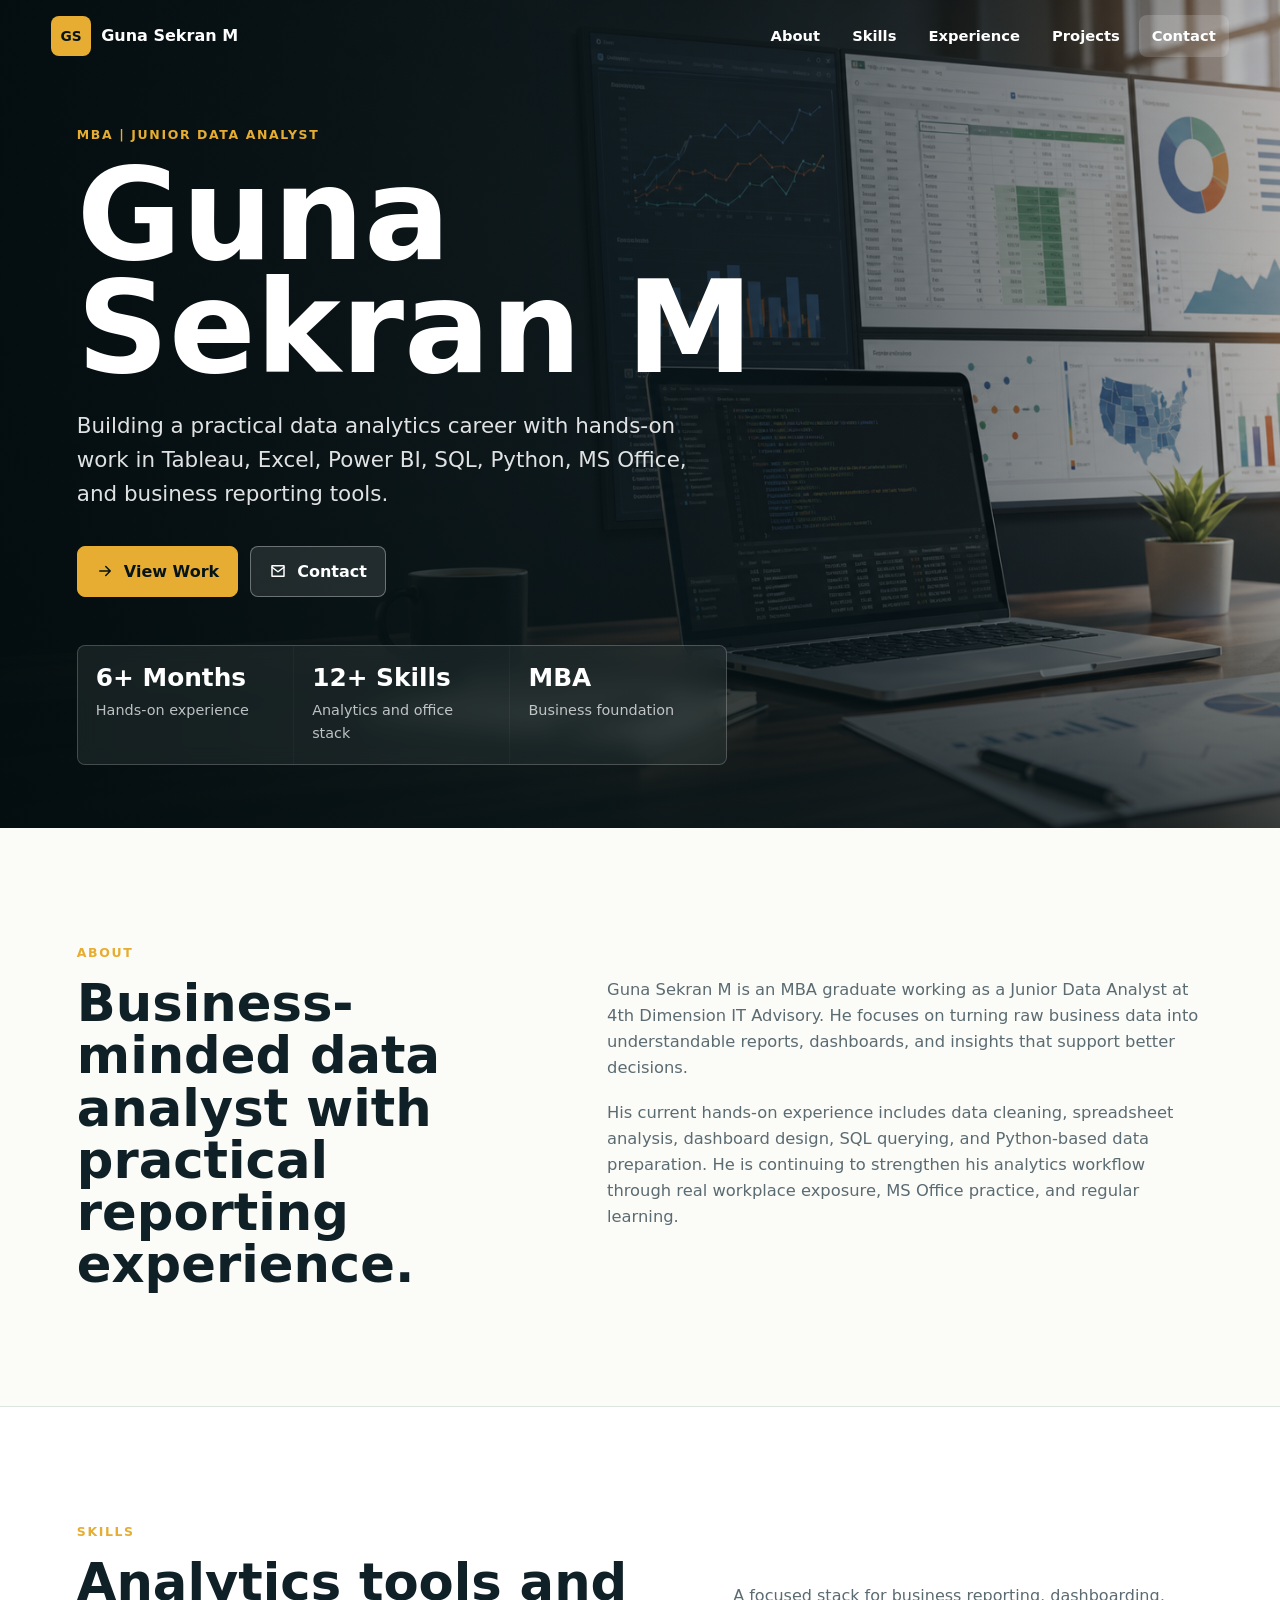
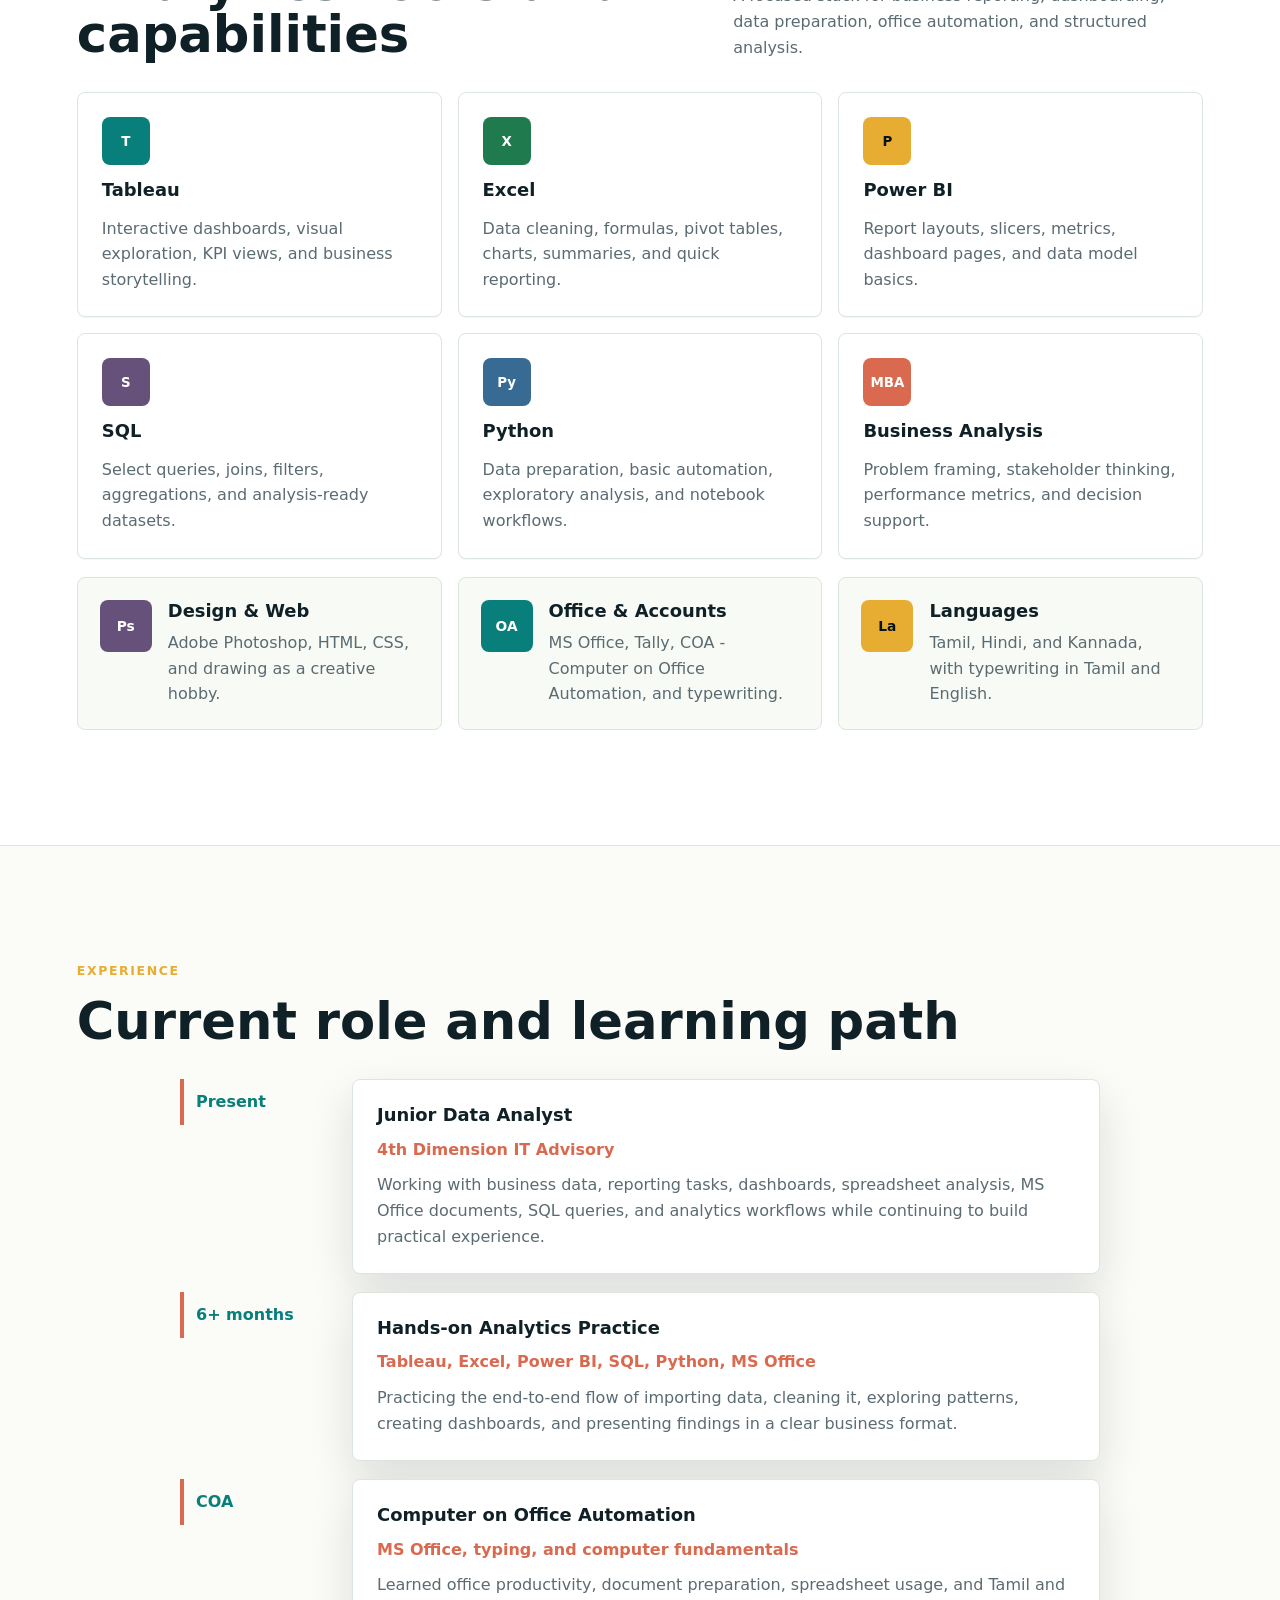
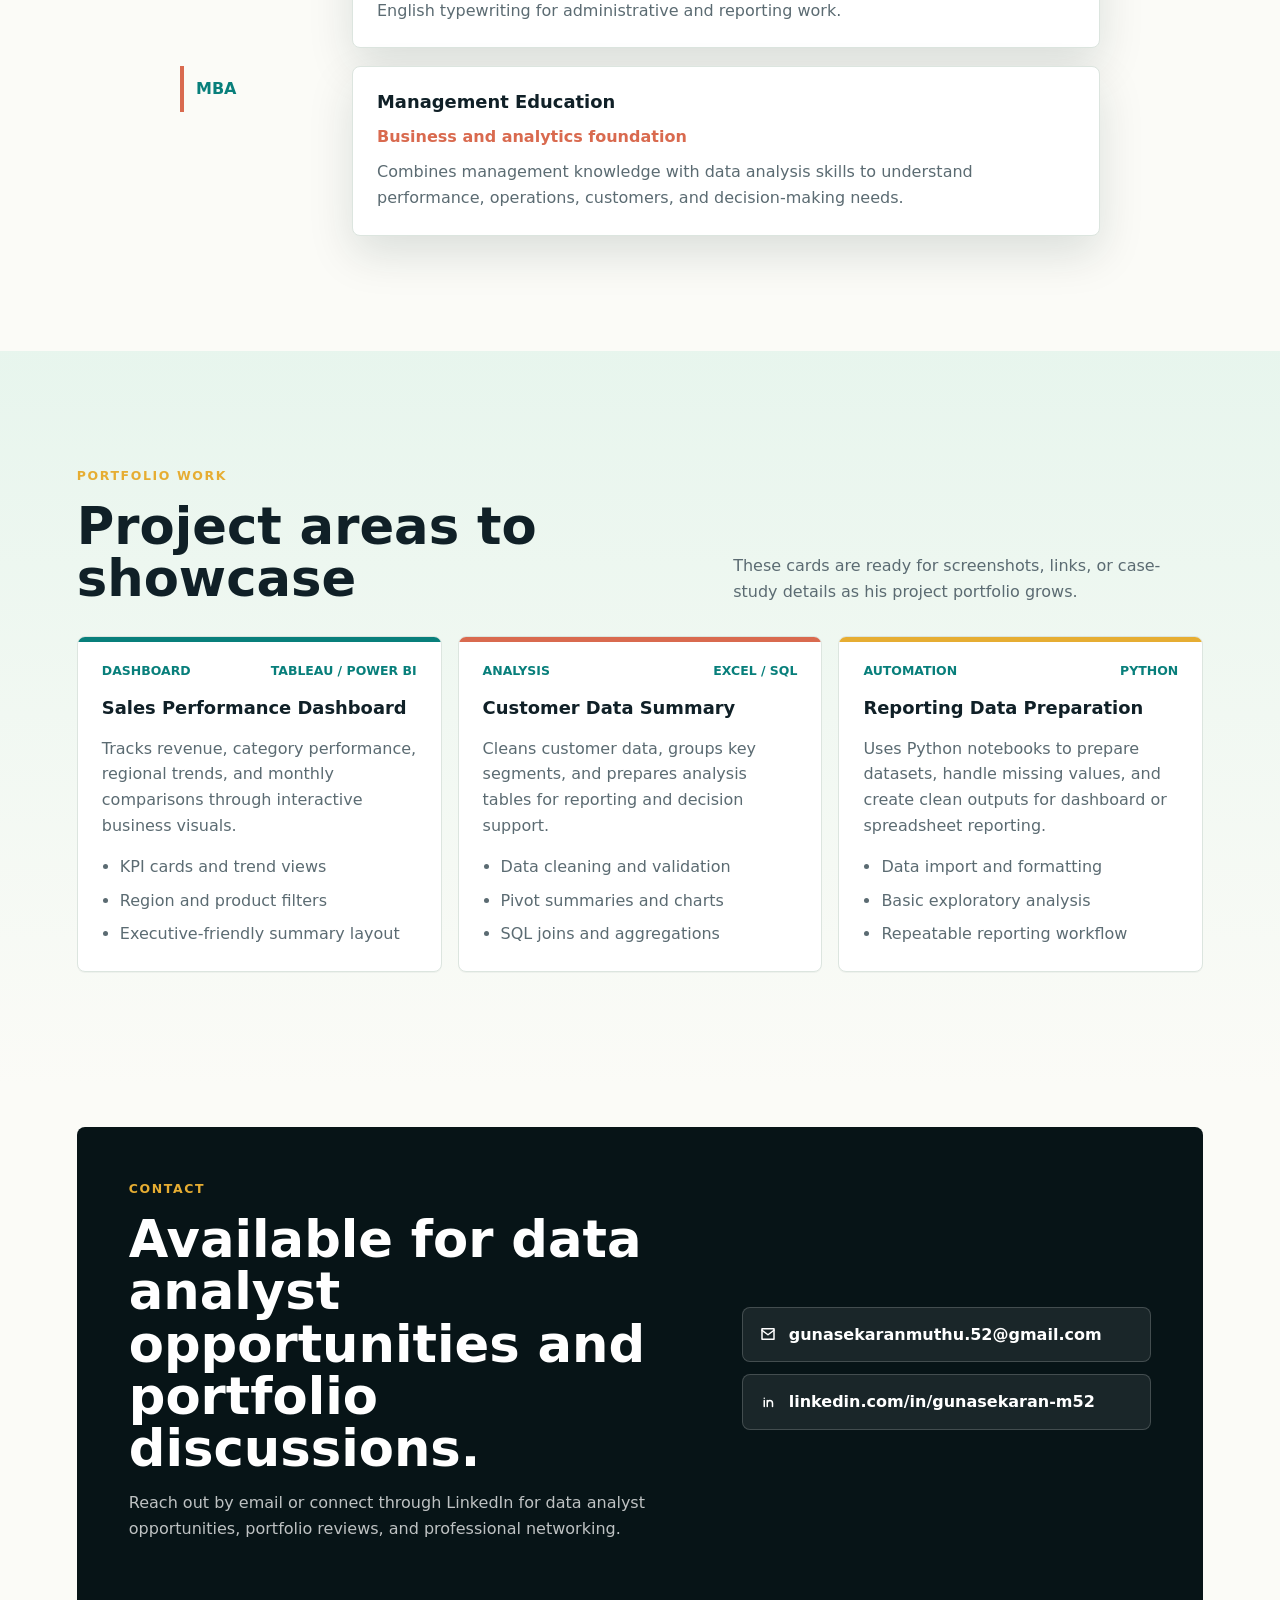
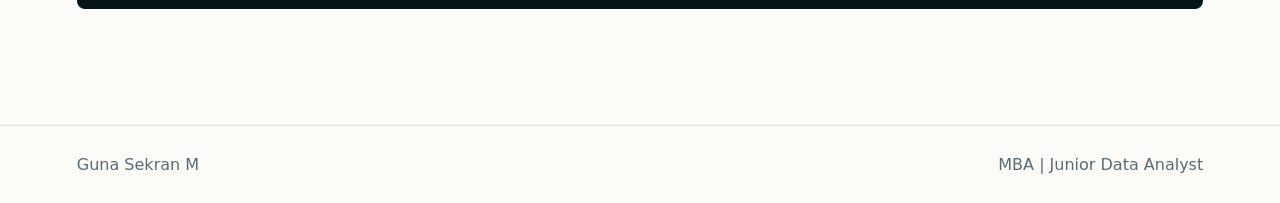
==== docs/index.html @ 614658ca "Add docs site for GitHub Pages" ====
<!DOCTYPE html>
<html lang="en">
  <head>
    <meta charset="UTF-8" />
    <meta name="viewport" content="width=device-width, initial-scale=1.0" />
    <meta
      name="description"
      content="Digital portfolio for Guna Sekran M, MBA and Junior Data Analyst at 4th Dimension IT Advisory."
    />
    <title>Guna Sekran M | Data Analyst Portfolio</title>
    <link rel="stylesheet" href="styles.css" />
  </head>
  <body>
    <header class="site-header" data-header>
      <a class="brand" href="#top" aria-label="Guna Sekran M home">
        <span class="brand-mark">GS</span>
        <span>Guna Sekran M</span>
      </a>

      <button class="nav-toggle" type="button" aria-expanded="false" aria-controls="site-nav">
        <span class="sr-only">Open menu</span>
        <svg viewBox="0 0 24 24" aria-hidden="true">
          <path d="M4 7h16M4 12h16M4 17h16" />
        </svg>
      </button>

      <nav class="site-nav" id="site-nav" data-nav>
        <a href="#about">About</a>
        <a href="#skills">Skills</a>
        <a href="#experience">Experience</a>
        <a href="#projects">Projects</a>
        <a href="#contact">Contact</a>
      </nav>
    </header>

    <main id="top">
      <section class="hero">
        <div class="hero-media" aria-hidden="true">
          <img src="assets/data-analytics-hero.png" alt="" />
        </div>
        <div class="hero-overlay"></div>
        <div class="hero-content">
          <p class="eyebrow">MBA | Junior Data Analyst</p>
          <h1>Guna Sekran M</h1>
          <p class="hero-copy">
            Building a practical data analytics career with hands-on work in Tableau,
            Excel, Power BI, SQL, Python, MS Office, and business reporting tools.
          </p>

          <div class="hero-actions" aria-label="Primary actions">
            <a class="btn primary" href="#projects">
              <svg viewBox="0 0 24 24" aria-hidden="true">
                <path d="M5 12h14M13 6l6 6-6 6" />
              </svg>
              View Work
            </a>
            <a class="btn secondary" href="#contact">
              <svg viewBox="0 0 24 24" aria-hidden="true">
                <path d="M4 5h16v14H4z" />
                <path d="m4 7 8 6 8-6" />
              </svg>
              Contact
            </a>
          </div>

          <div class="hero-stats" aria-label="Profile highlights">
            <div>
              <strong>6+ Months</strong>
              <span>Hands-on experience</span>
            </div>
            <div>
              <strong>12+ Skills</strong>
              <span>Analytics and office stack</span>
            </div>
            <div>
              <strong>MBA</strong>
              <span>Business foundation</span>
            </div>
          </div>
        </div>
      </section>

      <section class="section intro" id="about">
        <div class="section-kicker">About</div>
        <div class="intro-grid">
          <div>
            <h2>Business-minded data analyst with practical reporting experience.</h2>
          </div>
          <div class="intro-copy">
            <p>
              Guna Sekran M is an MBA graduate working as a Junior Data Analyst at
              4th Dimension IT Advisory. He focuses on turning raw business data into
              understandable reports, dashboards, and insights that support better decisions.
            </p>
            <p>
              His current hands-on experience includes data cleaning, spreadsheet analysis,
              dashboard design, SQL querying, and Python-based data preparation. He is continuing
              to strengthen his analytics workflow through real workplace exposure, MS Office practice,
              and regular learning.
            </p>
          </div>
        </div>
      </section>

      <section class="section skill-band" id="skills">
        <div class="section-heading">
          <div>
            <div class="section-kicker">Skills</div>
            <h2>Analytics tools and capabilities</h2>
          </div>
          <p>
            A focused stack for business reporting, dashboarding, data preparation,
            office automation, and structured analysis.
          </p>
        </div>

        <div class="skill-grid">
          <article class="skill-card">
            <span class="tool-icon tableau">T</span>
            <h3>Tableau</h3>
            <p>Interactive dashboards, visual exploration, KPI views, and business storytelling.</p>
          </article>
          <article class="skill-card">
            <span class="tool-icon excel">X</span>
            <h3>Excel</h3>
            <p>Data cleaning, formulas, pivot tables, charts, summaries, and quick reporting.</p>
          </article>
          <article class="skill-card">
            <span class="tool-icon powerbi">P</span>
            <h3>Power BI</h3>
            <p>Report layouts, slicers, metrics, dashboard pages, and data model basics.</p>
          </article>
          <article class="skill-card">
            <span class="tool-icon sql">S</span>
            <h3>SQL</h3>
            <p>Select queries, joins, filters, aggregations, and analysis-ready datasets.</p>
          </article>
          <article class="skill-card">
            <span class="tool-icon python">Py</span>
            <h3>Python</h3>
            <p>Data preparation, basic automation, exploratory analysis, and notebook workflows.</p>
          </article>
          <article class="skill-card">
            <span class="tool-icon business">MBA</span>
            <h3>Business Analysis</h3>
            <p>Problem framing, stakeholder thinking, performance metrics, and decision support.</p>
          </article>
        </div>

        <div class="extra-skills">
          <article class="detail-card">
            <div class="detail-icon design">Ps</div>
            <div>
              <h3>Design & Web</h3>
              <p>Adobe Photoshop, HTML, CSS, and drawing as a creative hobby.</p>
            </div>
          </article>
          <article class="detail-card">
            <div class="detail-icon office">OA</div>
            <div>
              <h3>Office & Accounts</h3>
              <p>MS Office, Tally, COA - Computer on Office Automation, and typewriting.</p>
            </div>
          </article>
          <article class="detail-card">
            <div class="detail-icon language">La</div>
            <div>
              <h3>Languages</h3>
              <p>Tamil, Hindi, and Kannada, with typewriting in Tamil and English.</p>
            </div>
          </article>
        </div>
      </section>

      <section class="section experience" id="experience">
        <div class="section-heading">
          <div>
            <div class="section-kicker">Experience</div>
            <h2>Current role and learning path</h2>
          </div>
        </div>

        <div class="timeline">
          <article class="timeline-item">
            <div class="timeline-date">Present</div>
            <div class="timeline-panel">
              <h3>Junior Data Analyst</h3>
              <p class="company">4th Dimension IT Advisory</p>
              <p>
                Working with business data, reporting tasks, dashboards, spreadsheet analysis,
                MS Office documents, SQL queries, and analytics workflows while continuing to
                build practical experience.
              </p>
            </div>
          </article>
          <article class="timeline-item">
            <div class="timeline-date">6+ months</div>
            <div class="timeline-panel">
              <h3>Hands-on Analytics Practice</h3>
              <p class="company">Tableau, Excel, Power BI, SQL, Python, MS Office</p>
              <p>
                Practicing the end-to-end flow of importing data, cleaning it, exploring patterns,
                creating dashboards, and presenting findings in a clear business format.
              </p>
            </div>
          </article>
          <article class="timeline-item">
            <div class="timeline-date">COA</div>
            <div class="timeline-panel">
              <h3>Computer on Office Automation</h3>
              <p class="company">MS Office, typing, and computer fundamentals</p>
              <p>
                Learned office productivity, document preparation, spreadsheet usage,
                and Tamil and English typewriting for administrative and reporting work.
              </p>
            </div>
          </article>
          <article class="timeline-item">
            <div class="timeline-date">MBA</div>
            <div class="timeline-panel">
              <h3>Management Education</h3>
              <p class="company">Business and analytics foundation</p>
              <p>
                Combines management knowledge with data analysis skills to understand performance,
                operations, customers, and decision-making needs.
              </p>
            </div>
          </article>
        </div>
      </section>

      <section class="section projects" id="projects">
        <div class="section-heading">
          <div>
            <div class="section-kicker">Portfolio Work</div>
            <h2>Project areas to showcase</h2>
          </div>
          <p>
            These cards are ready for screenshots, links, or case-study details as his project
            portfolio grows.
          </p>
        </div>

        <div class="project-grid">
          <article class="project-card">
            <div class="project-topline">
              <span>Dashboard</span>
              <span>Tableau / Power BI</span>
            </div>
            <h3>Sales Performance Dashboard</h3>
            <p>
              Tracks revenue, category performance, regional trends, and monthly comparisons
              through interactive business visuals.
            </p>
            <ul>
              <li>KPI cards and trend views</li>
              <li>Region and product filters</li>
              <li>Executive-friendly summary layout</li>
            </ul>
          </article>

          <article class="project-card accent">
            <div class="project-topline">
              <span>Analysis</span>
              <span>Excel / SQL</span>
            </div>
            <h3>Customer Data Summary</h3>
            <p>
              Cleans customer data, groups key segments, and prepares analysis tables for
              reporting and decision support.
            </p>
            <ul>
              <li>Data cleaning and validation</li>
              <li>Pivot summaries and charts</li>
              <li>SQL joins and aggregations</li>
            </ul>
          </article>

          <article class="project-card warm">
            <div class="project-topline">
              <span>Automation</span>
              <span>Python</span>
            </div>
            <h3>Reporting Data Preparation</h3>
            <p>
              Uses Python notebooks to prepare datasets, handle missing values, and create
              clean outputs for dashboard or spreadsheet reporting.
            </p>
            <ul>
              <li>Data import and formatting</li>
              <li>Basic exploratory analysis</li>
              <li>Repeatable reporting workflow</li>
            </ul>
          </article>
        </div>
      </section>

      <section class="section contact" id="contact">
        <div class="contact-panel">
          <div>
            <div class="section-kicker">Contact</div>
            <h2>Available for data analyst opportunities and portfolio discussions.</h2>
            <p>
              Reach out by email or connect through LinkedIn for data analyst opportunities,
              portfolio reviews, and professional networking.
            </p>
          </div>
          <div class="contact-actions">
            <a class="contact-link" href="mailto:gunasekaranmuthu.52@gmail.com">
              <svg viewBox="0 0 24 24" aria-hidden="true">
                <path d="M4 5h16v14H4z" />
                <path d="m4 7 8 6 8-6" />
              </svg>
              gunasekaranmuthu.52@gmail.com
            </a>
            <a
              class="contact-link"
              href="https://www.linkedin.com/in/gunasekaran-m52"
              target="_blank"
              rel="noreferrer"
            >
              <svg viewBox="0 0 24 24" aria-hidden="true">
                <path d="M7 10v8M7 7v.01M11 18v-8M11 14c0-2.2 1.2-4 3.5-4S18 11.4 18 14v4" />
              </svg>
              linkedin.com/in/gunasekaran-m52
            </a>
          </div>
        </div>
      </section>
    </main>

    <footer class="site-footer">
      <span>Guna Sekran M</span>
      <span>MBA | Junior Data Analyst</span>
    </footer>

    <script src="script.js"></script>
  </body>
</html>
---- docs/styles.css ----
:root {
  --ink: #102027;
  --muted: #5b6b72;
  --paper: #fbfbf7;
  --white: #ffffff;
  --line: #dce5df;
  --teal: #087f7b;
  --mint: #d9f1e6;
  --coral: #d96a4f;
  --gold: #e6ad32;
  --plum: #66517a;
  --night: #071417;
  --shadow: 0 18px 45px rgba(11, 35, 36, 0.13);
}

* {
  box-sizing: border-box;
}

html {
  scroll-behavior: smooth;
}

body {
  margin: 0;
  font-family: Inter, ui-sans-serif, system-ui, -apple-system, BlinkMacSystemFont, "Segoe UI", Arial, sans-serif;
  color: var(--ink);
  background: var(--paper);
  line-height: 1.6;
}

img,
svg {
  display: block;
}

a {
  color: inherit;
  text-decoration: none;
}

.sr-only {
  position: absolute;
  width: 1px;
  height: 1px;
  padding: 0;
  margin: -1px;
  overflow: hidden;
  clip: rect(0, 0, 0, 0);
  white-space: nowrap;
  border: 0;
}

.site-header {
  position: fixed;
  top: 0;
  left: 0;
  right: 0;
  z-index: 20;
  display: flex;
  align-items: center;
  justify-content: space-between;
  min-height: 72px;
  padding: 14px clamp(18px, 4vw, 56px);
  color: var(--white);
  transition: background 180ms ease, box-shadow 180ms ease, color 180ms ease;
}

.site-header.is-scrolled {
  color: var(--ink);
  background: rgba(251, 251, 247, 0.92);
  box-shadow: 0 10px 30px rgba(20, 41, 40, 0.1);
  backdrop-filter: blur(16px);
}

.brand {
  display: inline-flex;
  align-items: center;
  gap: 10px;
  font-weight: 800;
  letter-spacing: 0;
}

.brand-mark {
  display: grid;
  place-items: center;
  width: 40px;
  height: 40px;
  border-radius: 8px;
  color: var(--night);
  background: var(--gold);
  font-size: 0.86rem;
  font-weight: 800;
}

.site-nav {
  display: flex;
  align-items: center;
  gap: 6px;
}

.site-nav a {
  min-height: 40px;
  padding: 9px 13px;
  border-radius: 8px;
  font-size: 0.92rem;
  font-weight: 700;
  color: currentColor;
}

.site-nav a:hover,
.site-nav a.is-active {
  background: rgba(255, 255, 255, 0.16);
}

.site-header.is-scrolled .site-nav a:hover,
.site-header.is-scrolled .site-nav a.is-active {
  background: var(--mint);
}

.nav-toggle {
  display: none;
  width: 44px;
  height: 44px;
  border: 1px solid currentColor;
  border-radius: 8px;
  color: currentColor;
  background: transparent;
  cursor: pointer;
}

.nav-toggle svg {
  width: 22px;
  height: 22px;
  margin: auto;
  fill: none;
  stroke: currentColor;
  stroke-width: 2;
  stroke-linecap: round;
}

.hero {
  position: relative;
  min-height: 92vh;
  display: grid;
  align-items: center;
  padding: 120px clamp(18px, 6vw, 82px) 58px;
  color: var(--white);
  overflow: hidden;
}

.hero-media,
.hero-media img,
.hero-overlay {
  position: absolute;
  inset: 0;
}

.hero-media img {
  width: 100%;
  height: 100%;
  object-fit: cover;
}

.hero-overlay {
  background:
    linear-gradient(90deg, rgba(3, 13, 15, 0.92) 0%, rgba(7, 20, 23, 0.74) 43%, rgba(7, 20, 23, 0.2) 100%),
    linear-gradient(0deg, rgba(7, 20, 23, 0.68) 0%, rgba(7, 20, 23, 0.04) 42%);
}

.hero-content {
  position: relative;
  z-index: 2;
  width: min(720px, 100%);
}

.eyebrow,
.section-kicker {
  margin: 0 0 14px;
  color: var(--gold);
  font-size: 0.78rem;
  font-weight: 800;
  letter-spacing: 0.13em;
  text-transform: uppercase;
}

.hero h1 {
  margin: 0;
  font-size: clamp(3.4rem, 10vw, 8rem);
  line-height: 0.88;
  letter-spacing: 0;
}

.hero-copy {
  max-width: 640px;
  margin: 24px 0 0;
  color: rgba(255, 255, 255, 0.88);
  font-size: clamp(1.08rem, 2vw, 1.34rem);
}

.hero-actions {
  display: flex;
  flex-wrap: wrap;
  gap: 12px;
  margin-top: 34px;
}

.btn {
  display: inline-flex;
  align-items: center;
  justify-content: center;
  gap: 10px;
  min-height: 48px;
  padding: 12px 18px;
  border-radius: 8px;
  border: 1px solid rgba(255, 255, 255, 0.34);
  font-weight: 800;
}

.btn svg,
.contact-link svg {
  width: 18px;
  height: 18px;
  fill: none;
  stroke: currentColor;
  stroke-width: 2;
  stroke-linecap: round;
  stroke-linejoin: round;
  flex: 0 0 auto;
}

.btn.primary {
  color: var(--night);
  background: var(--gold);
  border-color: var(--gold);
}

.btn.secondary {
  color: var(--white);
  background: rgba(255, 255, 255, 0.1);
}

.hero-stats {
  display: grid;
  grid-template-columns: repeat(3, minmax(0, 1fr));
  gap: 1px;
  width: min(650px, 100%);
  margin-top: 48px;
  border: 1px solid rgba(255, 255, 255, 0.18);
  border-radius: 8px;
  overflow: hidden;
  background: rgba(255, 255, 255, 0.09);
  backdrop-filter: blur(10px);
}

.hero-stats div {
  min-height: 96px;
  padding: 18px;
  background: rgba(7, 20, 23, 0.25);
}

.hero-stats strong,
.hero-stats span {
  display: block;
}

.hero-stats strong {
  font-size: clamp(1.18rem, 2vw, 1.55rem);
  line-height: 1.1;
}

.hero-stats span {
  margin-top: 8px;
  color: rgba(255, 255, 255, 0.72);
  font-size: 0.9rem;
}

.section {
  padding: clamp(70px, 9vw, 118px) clamp(18px, 6vw, 82px);
}

.intro-grid,
.section-heading,
.contact-panel {
  width: min(1160px, 100%);
  margin-inline: auto;
}

.intro-grid {
  display: grid;
  grid-template-columns: minmax(280px, 0.85fr) minmax(320px, 1.15fr);
  gap: clamp(34px, 7vw, 90px);
  align-items: start;
}

h2 {
  margin: 0;
  font-size: clamp(2rem, 4vw, 4.4rem);
  line-height: 1.02;
  letter-spacing: 0;
}

h3 {
  margin: 0;
  font-size: 1.12rem;
  line-height: 1.25;
}

p {
  color: var(--muted);
}

.intro-copy p {
  margin: 0 0 18px;
  font-size: 1.02rem;
}

.section-heading {
  display: flex;
  justify-content: space-between;
  gap: 32px;
  align-items: end;
  margin-bottom: 32px;
}

.section-heading p {
  max-width: 470px;
  margin: 0;
}

.skill-band {
  background: var(--white);
  border-block: 1px solid var(--line);
}

.skill-grid,
.project-grid {
  width: min(1160px, 100%);
  margin-inline: auto;
  display: grid;
  grid-template-columns: repeat(3, minmax(0, 1fr));
  gap: 16px;
}

.skill-card,
.project-card {
  min-height: 220px;
  padding: 24px;
  border: 1px solid var(--line);
  border-radius: 8px;
  background: var(--white);
  box-shadow: 0 1px 0 rgba(20, 41, 40, 0.04);
}

.extra-skills {
  width: min(1160px, 100%);
  margin: 18px auto 0;
  display: grid;
  grid-template-columns: repeat(3, minmax(0, 1fr));
  gap: 16px;
}

.detail-card {
  display: grid;
  grid-template-columns: 52px minmax(0, 1fr);
  gap: 16px;
  align-items: start;
  min-height: 148px;
  padding: 22px;
  border: 1px solid var(--line);
  border-radius: 8px;
  background: #f7faf5;
}

.detail-card p {
  margin: 8px 0 0;
}

.detail-icon {
  display: grid;
  place-items: center;
  width: 52px;
  height: 52px;
  border-radius: 8px;
  color: var(--white);
  font-weight: 800;
  font-size: 0.86rem;
}

.detail-icon.design {
  background: var(--plum);
}

.detail-icon.office {
  background: var(--teal);
}

.detail-icon.language {
  color: var(--night);
  background: var(--gold);
}

.skill-card {
  display: grid;
  align-content: start;
  gap: 14px;
}

.skill-card p,
.project-card p {
  margin: 0;
}

.tool-icon {
  display: grid;
  place-items: center;
  width: 48px;
  height: 48px;
  border-radius: 8px;
  color: var(--white);
  font-size: 0.84rem;
  font-weight: 800;
}

.tableau {
  background: var(--teal);
}

.excel {
  background: #1f7a4d;
}

.powerbi {
  color: var(--night);
  background: var(--gold);
}

.sql {
  background: var(--plum);
}

.python {
  background: #376b93;
}

.business {
  background: var(--coral);
}

.timeline {
  width: min(920px, 100%);
  margin: 0 auto;
  display: grid;
  gap: 18px;
}

.timeline-item {
  display: grid;
  grid-template-columns: 150px minmax(0, 1fr);
  gap: 22px;
  align-items: start;
}

.timeline-date {
  position: sticky;
  top: 96px;
  min-height: 42px;
  padding: 10px 12px;
  border-left: 4px solid var(--coral);
  color: var(--teal);
  font-weight: 800;
}

.timeline-panel {
  padding: 24px;
  border: 1px solid var(--line);
  border-radius: 8px;
  background: var(--white);
  box-shadow: var(--shadow);
}

.timeline-panel p {
  margin: 10px 0 0;
}

.company {
  color: var(--coral);
  font-weight: 800;
}

.projects {
  background:
    linear-gradient(180deg, rgba(217, 241, 230, 0.58), rgba(251, 251, 247, 0));
}

.project-card {
  display: grid;
  gap: 16px;
  position: relative;
  overflow: hidden;
}

.project-card::before {
  content: "";
  position: absolute;
  inset: 0 0 auto;
  height: 5px;
  background: var(--teal);
}

.project-card.accent::before {
  background: var(--coral);
}

.project-card.warm::before {
  background: var(--gold);
}

.project-topline {
  display: flex;
  flex-wrap: wrap;
  justify-content: space-between;
  gap: 10px;
  color: var(--teal);
  font-size: 0.78rem;
  font-weight: 800;
  text-transform: uppercase;
}

.project-card ul {
  display: grid;
  gap: 8px;
  margin: 0;
  padding-left: 18px;
  color: var(--muted);
}

.contact {
  padding-top: 40px;
}

.contact-panel {
  display: grid;
  grid-template-columns: minmax(320px, 1fr) minmax(280px, 0.7fr);
  gap: 28px;
  align-items: center;
  padding: clamp(28px, 5vw, 52px);
  border-radius: 8px;
  color: var(--white);
  background: var(--night);
}

.contact-panel p {
  color: rgba(255, 255, 255, 0.74);
}

.contact-actions {
  display: grid;
  gap: 12px;
}

.contact-link {
  display: flex;
  align-items: center;
  gap: 12px;
  min-height: 54px;
  padding: 14px 16px;
  border: 1px solid rgba(255, 255, 255, 0.18);
  border-radius: 8px;
  color: var(--white);
  background: rgba(255, 255, 255, 0.08);
  font-weight: 700;
  overflow-wrap: anywhere;
}

.site-footer {
  display: flex;
  flex-wrap: wrap;
  justify-content: space-between;
  gap: 12px;
  padding: 26px clamp(18px, 6vw, 82px);
  color: var(--muted);
  border-top: 1px solid var(--line);
}

@media (max-width: 880px) {
  .nav-toggle {
    display: block;
  }

  .site-nav {
    position: absolute;
    top: calc(100% + 8px);
    left: 18px;
    right: 18px;
    display: none;
    flex-direction: column;
    align-items: stretch;
    padding: 10px;
    border: 1px solid var(--line);
    border-radius: 8px;
    color: var(--ink);
    background: var(--white);
    box-shadow: var(--shadow);
  }

  .site-nav.is-open {
    display: flex;
  }

  .site-nav a {
    color: var(--ink);
  }

  .site-nav a:hover,
  .site-nav a.is-active {
    background: var(--mint);
  }

  .hero {
    min-height: auto;
    padding-top: 116px;
  }

  .hero-stats,
  .intro-grid,
  .section-heading,
  .skill-grid,
  .extra-skills,
  .project-grid,
  .timeline-item,
  .contact-panel {
    grid-template-columns: 1fr;
  }

  .section-heading {
    align-items: start;
  }

  .timeline-date {
    position: static;
  }
}

@media (max-width: 560px) {
  .site-header {
    min-height: 66px;
    padding-inline: 14px;
  }

  .brand span:last-child {
    max-width: 170px;
    white-space: nowrap;
    overflow: hidden;
    text-overflow: ellipsis;
  }

  .hero {
    padding-inline: 16px;
  }

  .hero h1 {
    font-size: clamp(3rem, 18vw, 4.5rem);
  }

  .hero-actions,
  .btn {
    width: 100%;
  }

  .hero-stats div {
    min-height: 82px;
  }

  .section {
    padding-inline: 16px;
  }

  .skill-card,
  .detail-card,
  .project-card,
  .timeline-panel {
    padding: 20px;
  }
}
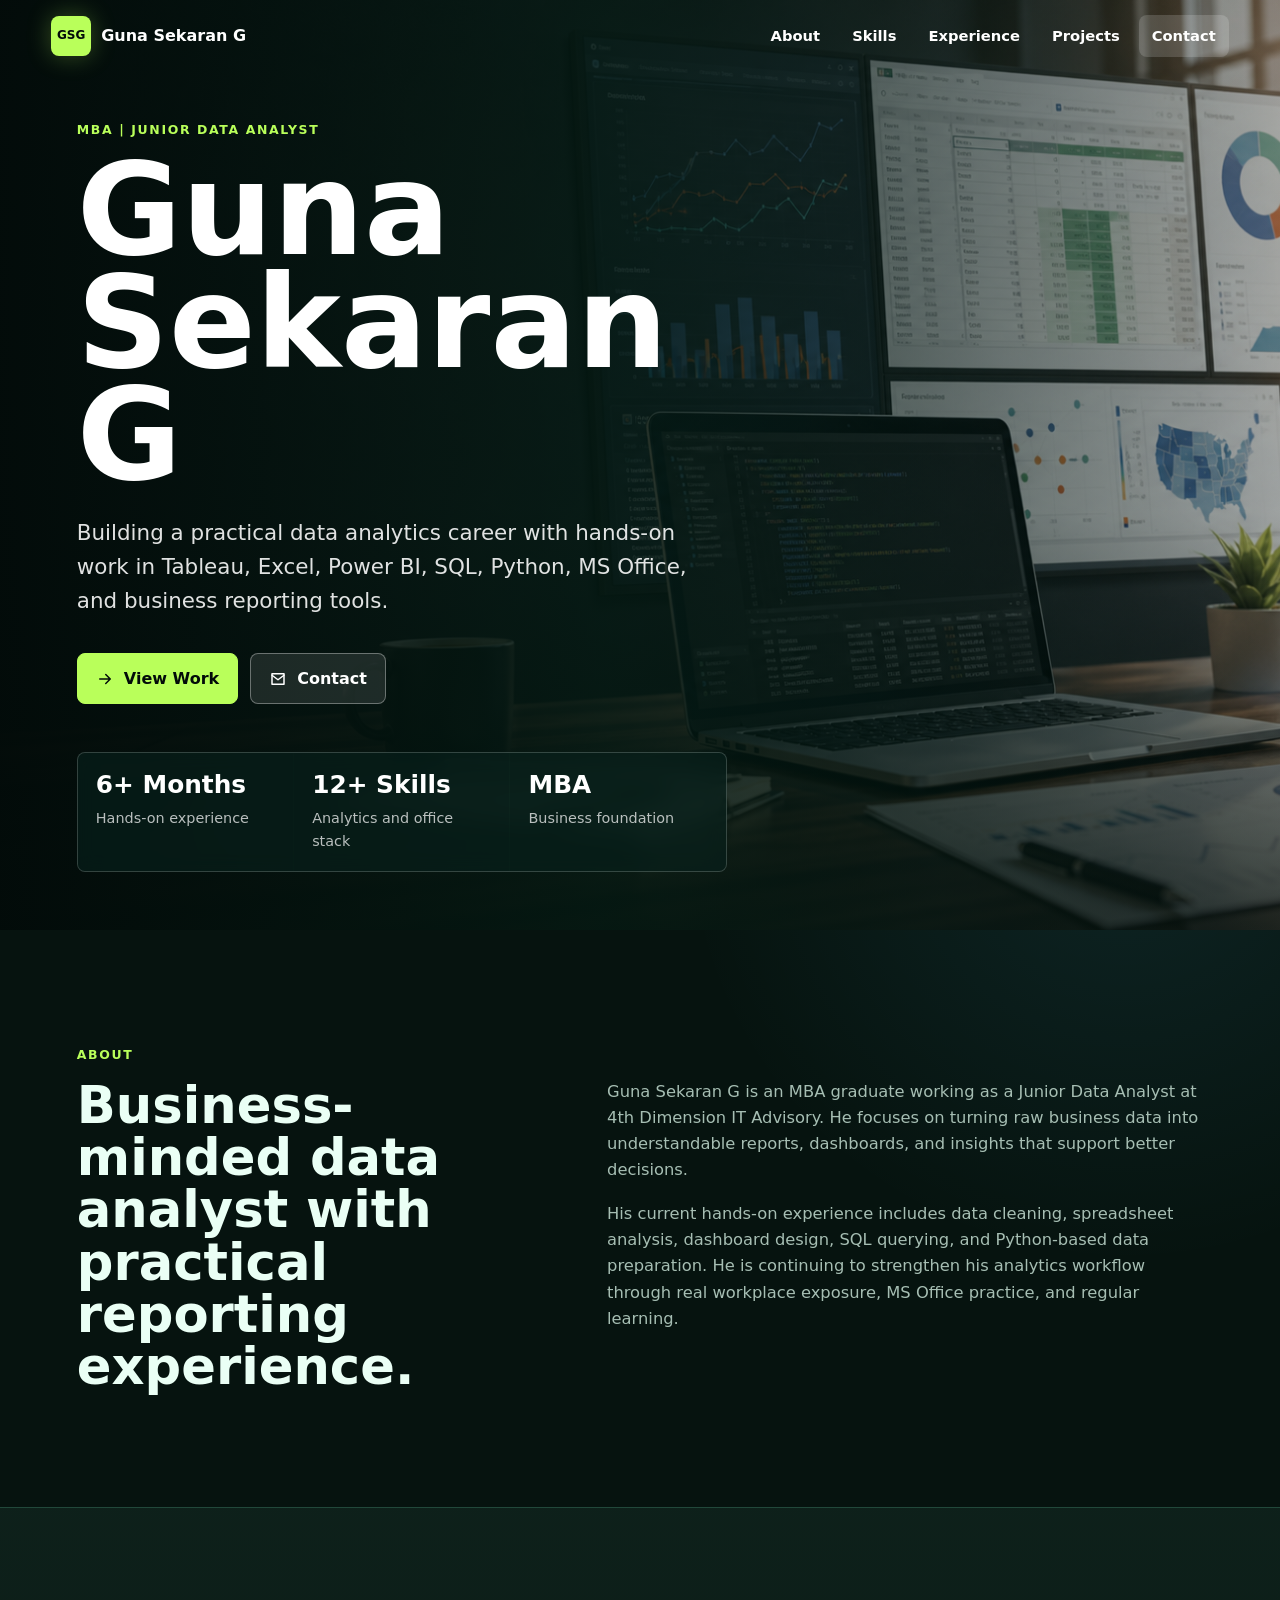
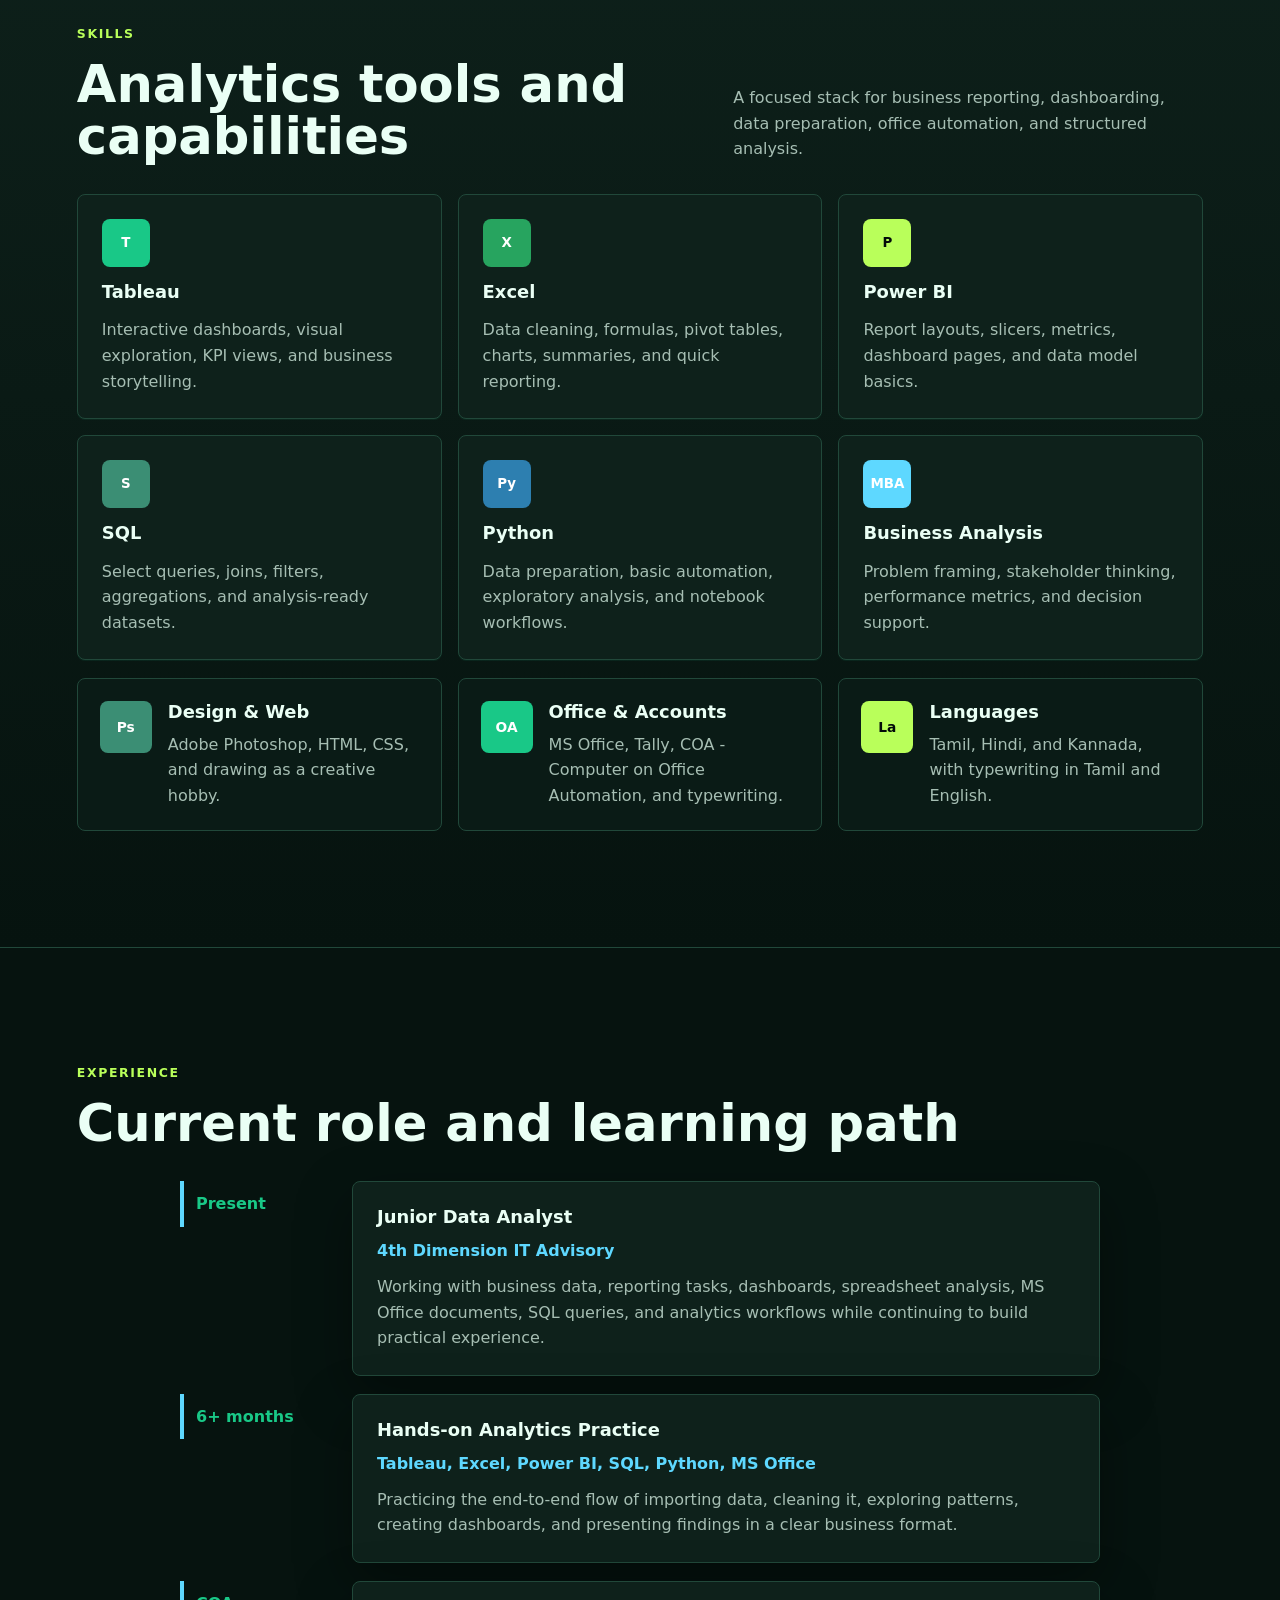
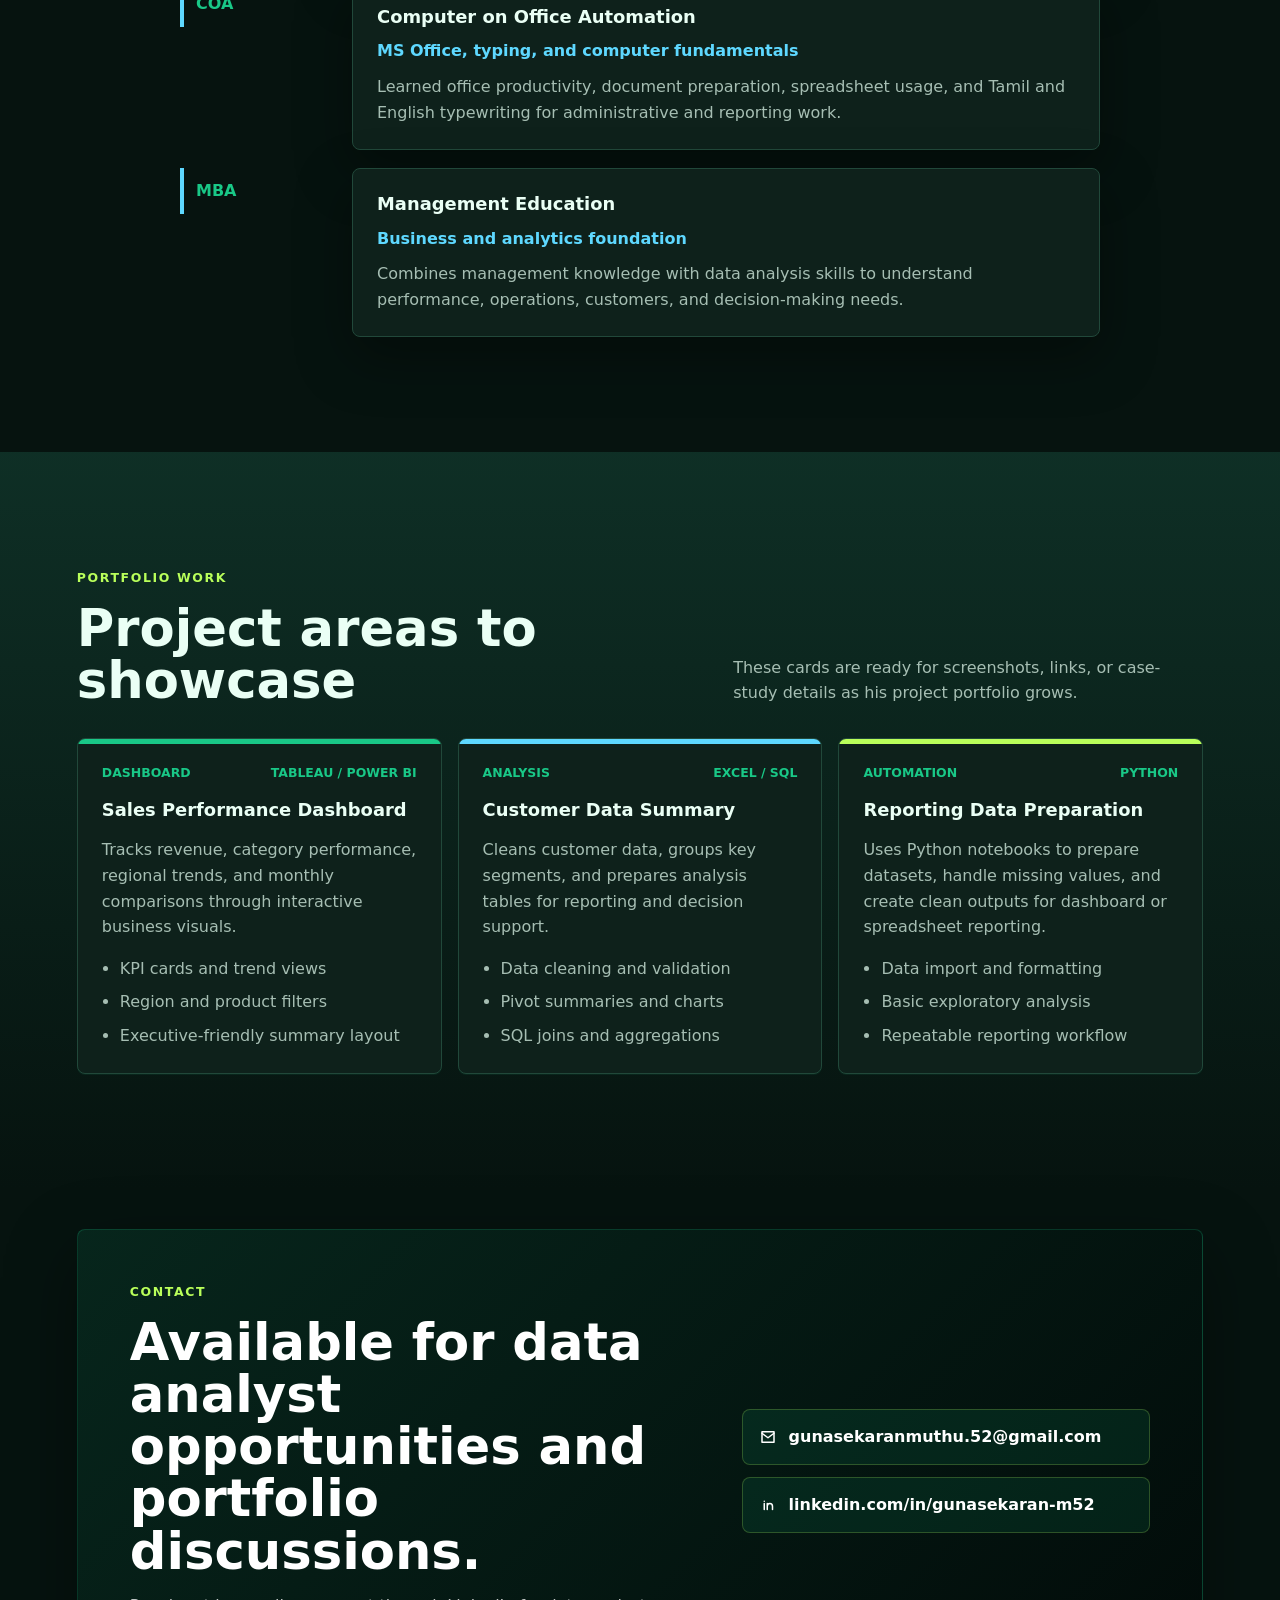
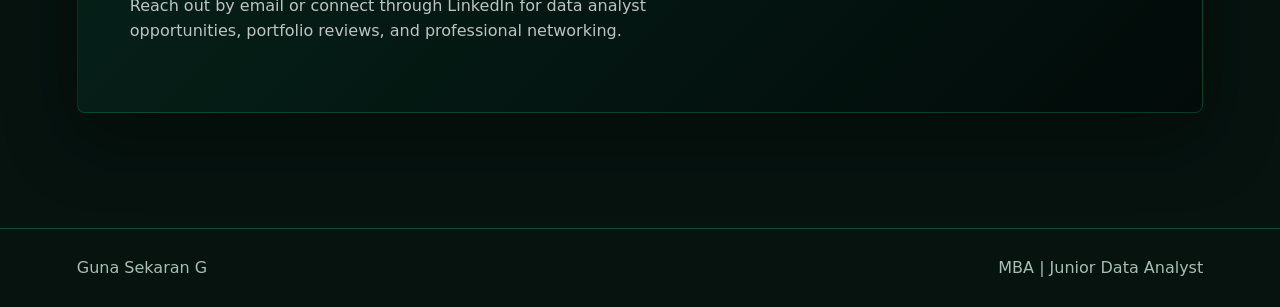
==== commit 4affc28c: "Update portfolio name and dark green theme" ====
--- a/docs/index.html
+++ b/docs/index.html
@@ -5,16 +5,16 @@
     <meta name="viewport" content="width=device-width, initial-scale=1.0" />
     <meta
       name="description"
-      content="Digital portfolio for Guna Sekran M, MBA and Junior Data Analyst at 4th Dimension IT Advisory."
+      content="Digital portfolio for Guna Sekaran G, MBA and Junior Data Analyst at 4th Dimension IT Advisory."
     />
-    <title>Guna Sekran M | Data Analyst Portfolio</title>
+    <title>Guna Sekaran G | Data Analyst Portfolio</title>
     <link rel="stylesheet" href="styles.css" />
   </head>
   <body>
     <header class="site-header" data-header>
-      <a class="brand" href="#top" aria-label="Guna Sekran M home">
-        <span class="brand-mark">GS</span>
-        <span>Guna Sekran M</span>
+      <a class="brand" href="#top" aria-label="Guna Sekaran G home">
+        <span class="brand-mark">GSG</span>
+        <span>Guna Sekaran G</span>
       </a>
 
       <button class="nav-toggle" type="button" aria-expanded="false" aria-controls="site-nav">
@@ -41,7 +41,7 @@
         <div class="hero-overlay"></div>
         <div class="hero-content">
           <p class="eyebrow">MBA | Junior Data Analyst</p>
-          <h1>Guna Sekran M</h1>
+          <h1>Guna Sekaran G</h1>
           <p class="hero-copy">
             Building a practical data analytics career with hands-on work in Tableau,
             Excel, Power BI, SQL, Python, MS Office, and business reporting tools.
@@ -88,7 +88,7 @@
           </div>
           <div class="intro-copy">
             <p>
-              Guna Sekran M is an MBA graduate working as a Junior Data Analyst at
+              Guna Sekaran G is an MBA graduate working as a Junior Data Analyst at
               4th Dimension IT Advisory. He focuses on turning raw business data into
               understandable reports, dashboards, and insights that support better decisions.
             </p>
@@ -330,7 +330,7 @@
     </main>
 
     <footer class="site-footer">
-      <span>Guna Sekran M</span>
+      <span>Guna Sekaran G</span>
       <span>MBA | Junior Data Analyst</span>
     </footer>
 
--- a/docs/styles.css
+++ b/docs/styles.css
@@ -1,16 +1,17 @@
 :root {
-  --ink: #102027;
-  --muted: #5b6b72;
-  --paper: #fbfbf7;
+  --ink: #eafff5;
+  --muted: #a6beb3;
+  --paper: #06130f;
   --white: #ffffff;
-  --line: #dce5df;
-  --teal: #087f7b;
-  --mint: #d9f1e6;
-  --coral: #d96a4f;
-  --gold: #e6ad32;
-  --plum: #66517a;
-  --night: #071417;
-  --shadow: 0 18px 45px rgba(11, 35, 36, 0.13);
+  --surface: #0e211b;
+  --line: #21483a;
+  --teal: #19c887;
+  --mint: #123b2f;
+  --coral: #5ed8ff;
+  --gold: #b9ff5a;
+  --plum: #3b8e74;
+  --night: #020b09;
+  --shadow: 0 20px 55px rgba(0, 0, 0, 0.36);
 }
 
 * {
@@ -25,7 +26,10 @@
   margin: 0;
   font-family: Inter, ui-sans-serif, system-ui, -apple-system, BlinkMacSystemFont, "Segoe UI", Arial, sans-serif;
   color: var(--ink);
-  background: var(--paper);
+  background:
+    radial-gradient(circle at 18% 0%, rgba(25, 200, 135, 0.16), transparent 34rem),
+    radial-gradient(circle at 88% 16%, rgba(94, 216, 255, 0.09), transparent 28rem),
+    var(--paper);
   line-height: 1.6;
 }
 
@@ -68,8 +72,8 @@
 
 .site-header.is-scrolled {
   color: var(--ink);
-  background: rgba(251, 251, 247, 0.92);
-  box-shadow: 0 10px 30px rgba(20, 41, 40, 0.1);
+  background: rgba(5, 18, 15, 0.88);
+  box-shadow: 0 10px 30px rgba(0, 0, 0, 0.34);
   backdrop-filter: blur(16px);
 }
 
@@ -89,7 +93,8 @@
   border-radius: 8px;
   color: var(--night);
   background: var(--gold);
-  font-size: 0.86rem;
+  box-shadow: 0 0 24px rgba(185, 255, 90, 0.28);
+  font-size: 0.75rem;
   font-weight: 800;
 }
 
@@ -115,7 +120,7 @@
 
 .site-header.is-scrolled .site-nav a:hover,
 .site-header.is-scrolled .site-nav a.is-active {
-  background: var(--mint);
+  background: rgba(25, 200, 135, 0.18);
 }
 
 .nav-toggle {
@@ -164,8 +169,8 @@
 
 .hero-overlay {
   background:
-    linear-gradient(90deg, rgba(3, 13, 15, 0.92) 0%, rgba(7, 20, 23, 0.74) 43%, rgba(7, 20, 23, 0.2) 100%),
-    linear-gradient(0deg, rgba(7, 20, 23, 0.68) 0%, rgba(7, 20, 23, 0.04) 42%);
+    linear-gradient(90deg, rgba(2, 11, 9, 0.96) 0%, rgba(3, 25, 18, 0.81) 47%, rgba(3, 25, 18, 0.22) 100%),
+    linear-gradient(0deg, rgba(2, 11, 9, 0.74) 0%, rgba(2, 11, 9, 0.06) 45%);
 }
 
 .hero-content {
@@ -249,7 +254,7 @@
   border: 1px solid rgba(255, 255, 255, 0.18);
   border-radius: 8px;
   overflow: hidden;
-  background: rgba(255, 255, 255, 0.09);
+  background: rgba(10, 39, 31, 0.56);
   backdrop-filter: blur(10px);
 }
 
@@ -329,7 +334,8 @@
 }
 
 .skill-band {
-  background: var(--white);
+  background:
+    linear-gradient(180deg, rgba(14, 33, 27, 0.94), rgba(6, 19, 15, 0.96));
   border-block: 1px solid var(--line);
 }
 
@@ -348,8 +354,8 @@
   padding: 24px;
   border: 1px solid var(--line);
   border-radius: 8px;
-  background: var(--white);
-  box-shadow: 0 1px 0 rgba(20, 41, 40, 0.04);
+  background: var(--surface);
+  box-shadow: 0 1px 0 rgba(25, 200, 135, 0.08);
 }
 
 .extra-skills {
@@ -369,7 +375,7 @@
   padding: 22px;
   border: 1px solid var(--line);
   border-radius: 8px;
-  background: #f7faf5;
+  background: #0a1b16;
 }
 
 .detail-card p {
@@ -427,7 +433,7 @@
 }
 
 .excel {
-  background: #1f7a4d;
+  background: #27a45f;
 }
 
 .powerbi {
@@ -440,7 +446,7 @@
 }
 
 .python {
-  background: #376b93;
+  background: #2d7fb0;
 }
 
 .business {
@@ -475,7 +481,7 @@
   padding: 24px;
   border: 1px solid var(--line);
   border-radius: 8px;
-  background: var(--white);
+  background: var(--surface);
   box-shadow: var(--shadow);
 }
 
@@ -490,7 +496,7 @@
 
 .projects {
   background:
-    linear-gradient(180deg, rgba(217, 241, 230, 0.58), rgba(251, 251, 247, 0));
+    linear-gradient(180deg, rgba(18, 59, 47, 0.7), rgba(6, 19, 15, 0));
 }
 
 .project-card {
@@ -547,7 +553,10 @@
   padding: clamp(28px, 5vw, 52px);
   border-radius: 8px;
   color: var(--white);
-  background: var(--night);
+  background:
+    linear-gradient(135deg, rgba(7, 39, 29, 0.96), rgba(2, 11, 9, 0.98));
+  border: 1px solid rgba(25, 200, 135, 0.22);
+  box-shadow: 0 24px 70px rgba(0, 0, 0, 0.38);
 }
 
 .contact-panel p {
@@ -565,10 +574,10 @@
   gap: 12px;
   min-height: 54px;
   padding: 14px 16px;
-  border: 1px solid rgba(255, 255, 255, 0.18);
+  border: 1px solid rgba(185, 255, 90, 0.22);
   border-radius: 8px;
   color: var(--white);
-  background: rgba(255, 255, 255, 0.08);
+  background: rgba(25, 200, 135, 0.1);
   font-weight: 700;
   overflow-wrap: anywhere;
 }
@@ -600,7 +609,7 @@
     border: 1px solid var(--line);
     border-radius: 8px;
     color: var(--ink);
-    background: var(--white);
+    background: #071611;
     box-shadow: var(--shadow);
   }
 
@@ -660,7 +669,8 @@
   }
 
   .hero h1 {
-    font-size: clamp(3rem, 18vw, 4.5rem);
+    font-size: clamp(2.8rem, 14.5vw, 3.6rem);
+    line-height: 0.94;
   }
 
   .hero-actions,
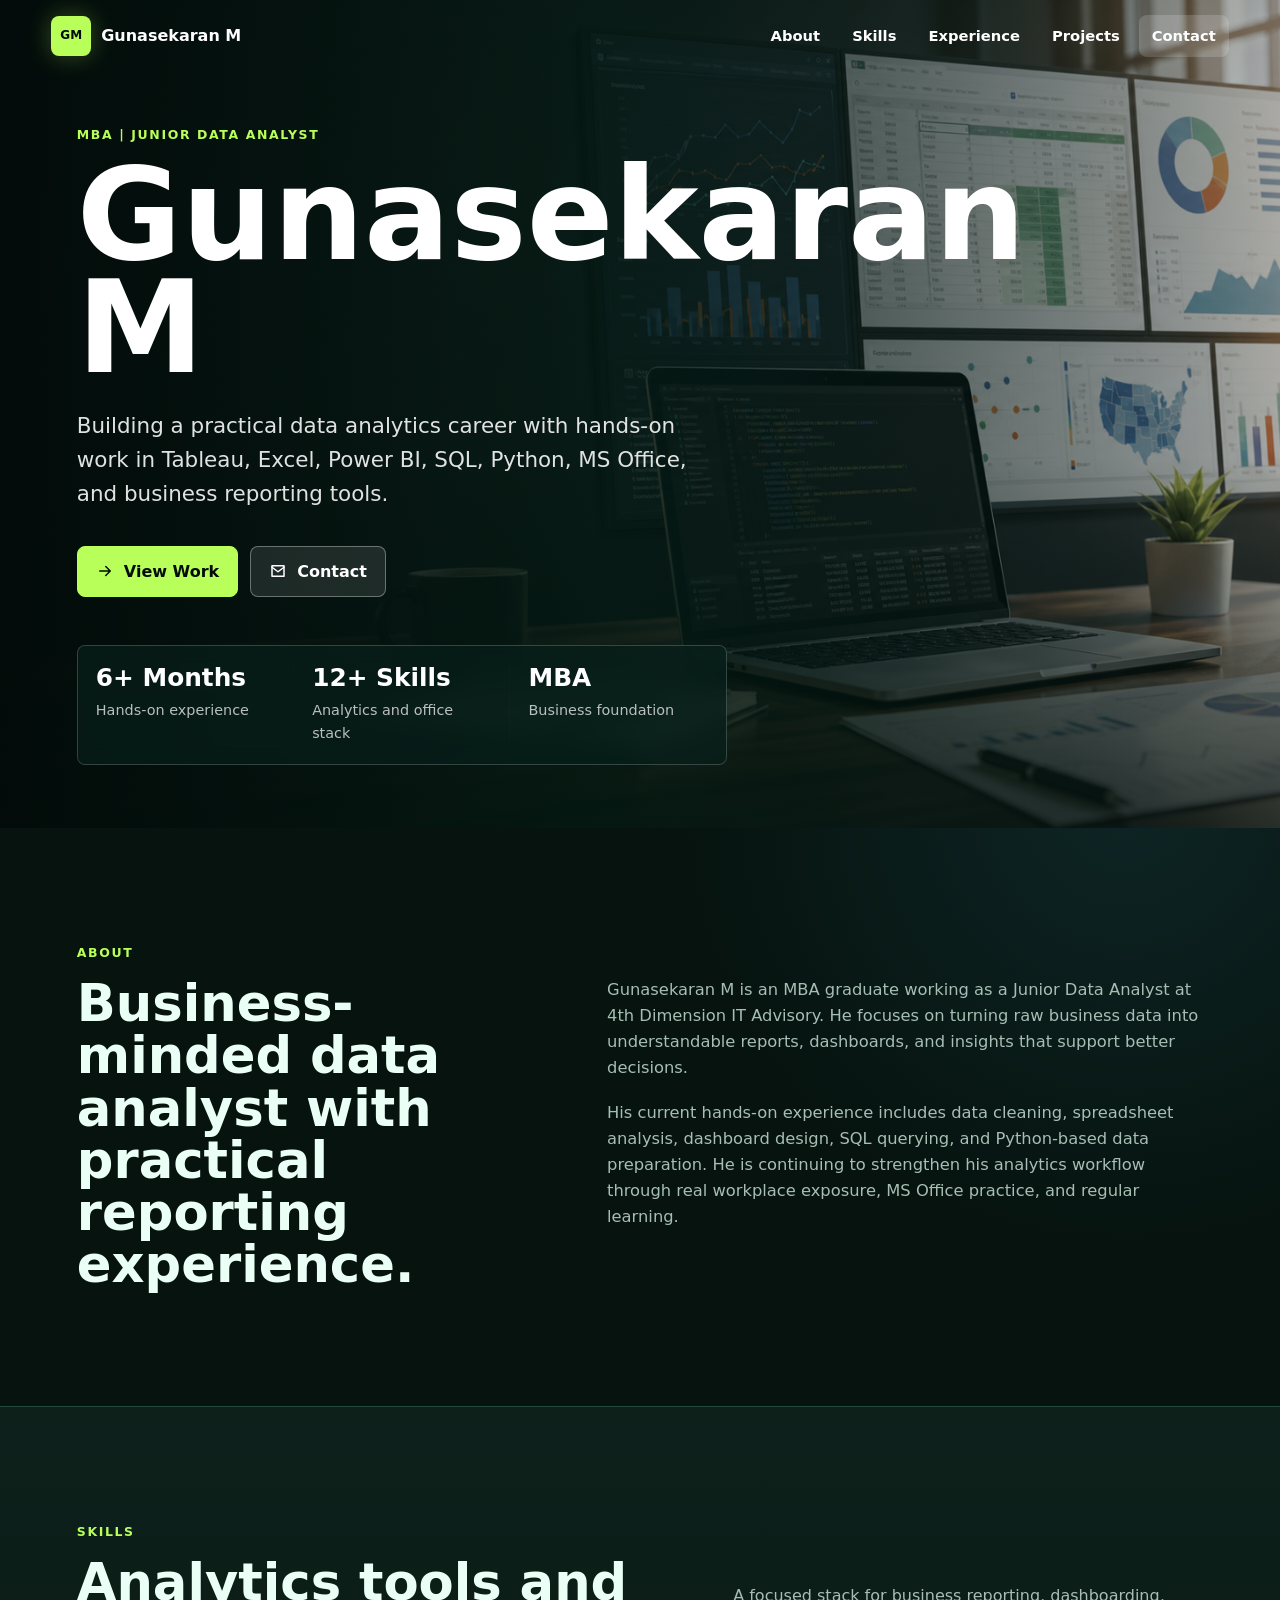
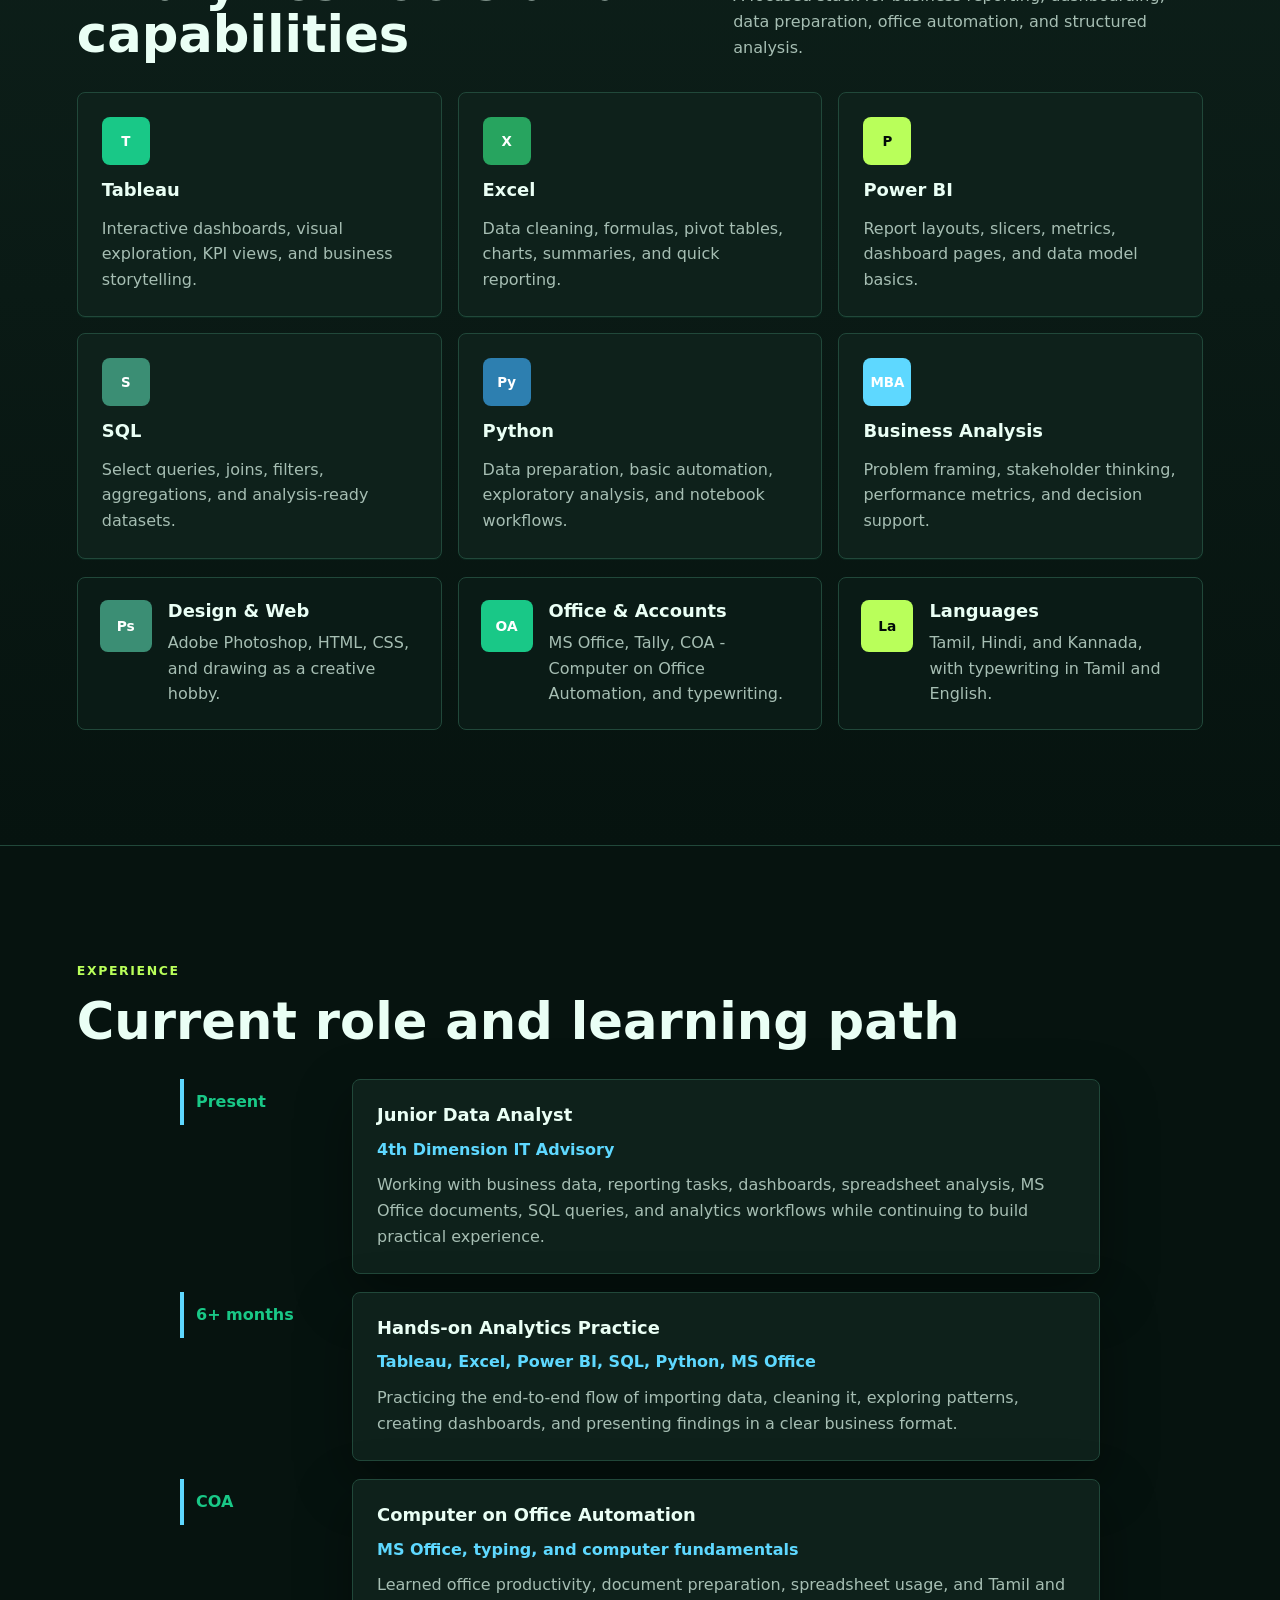
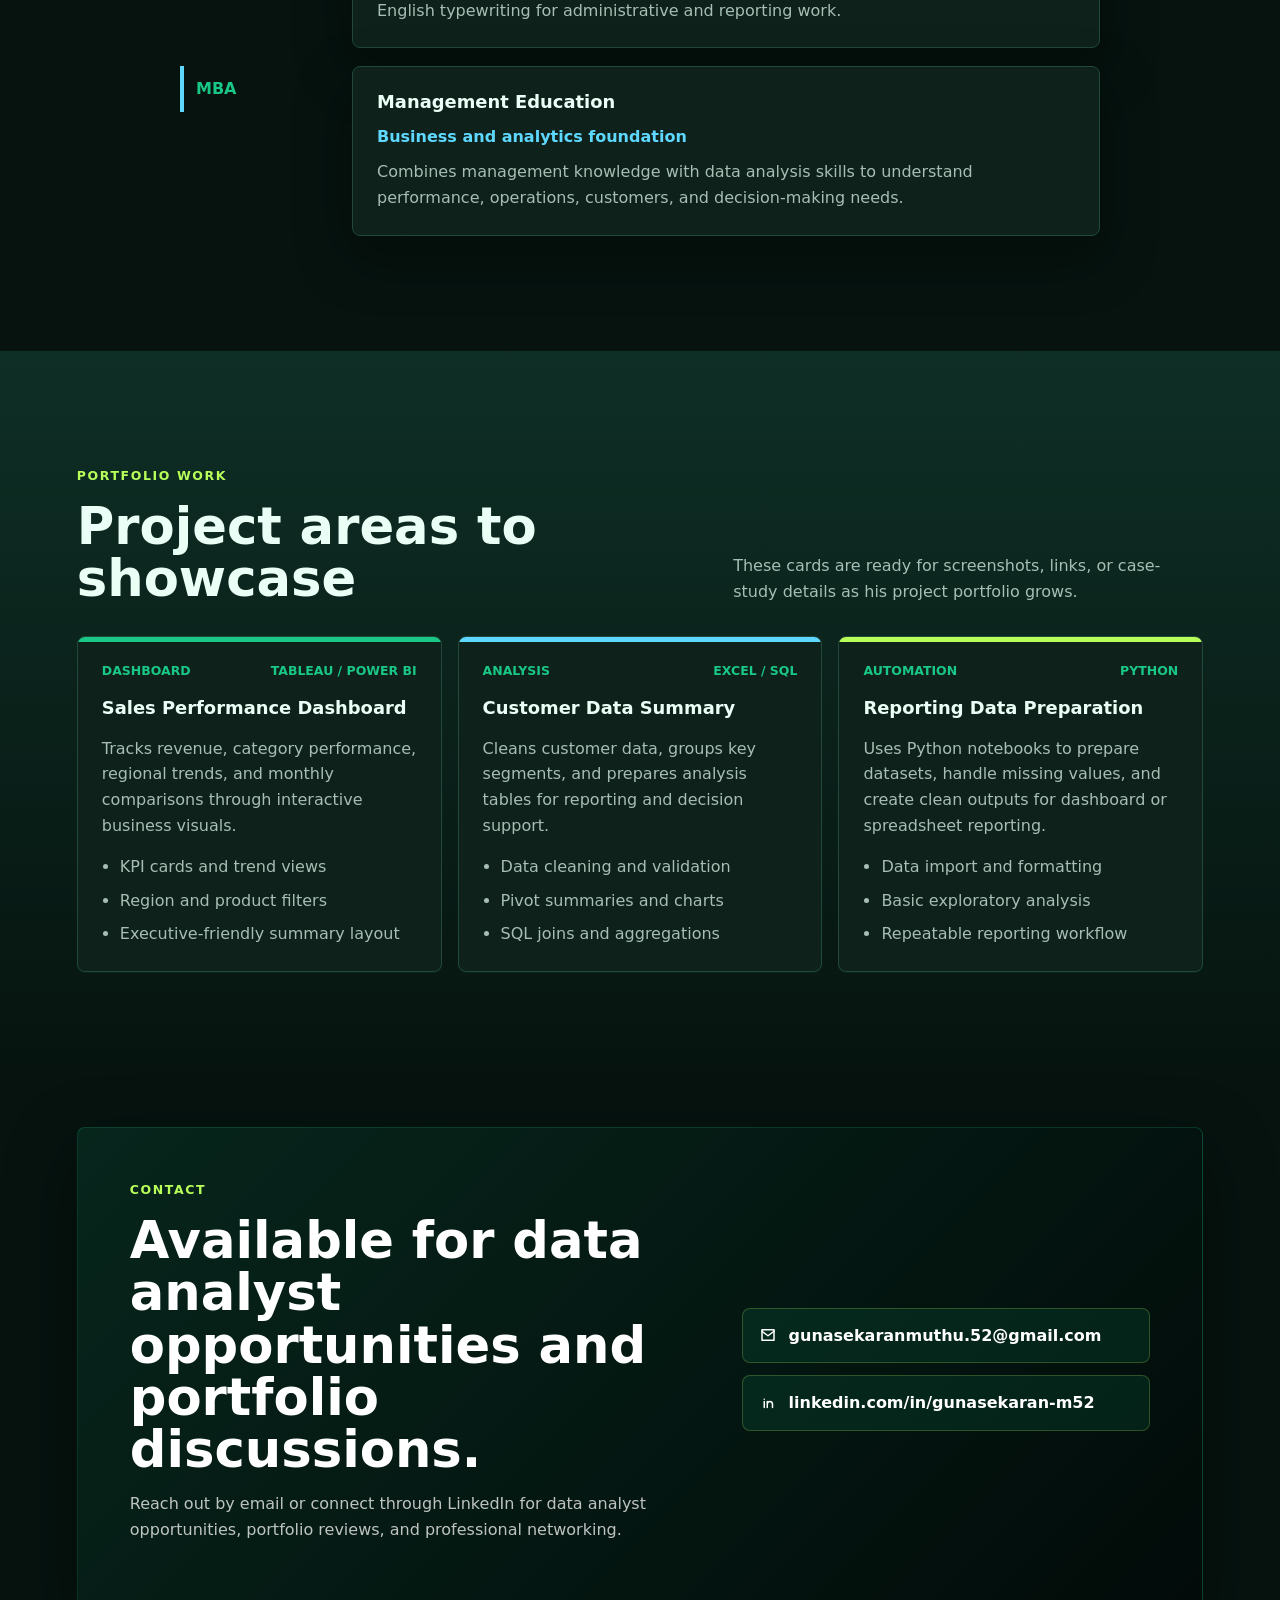
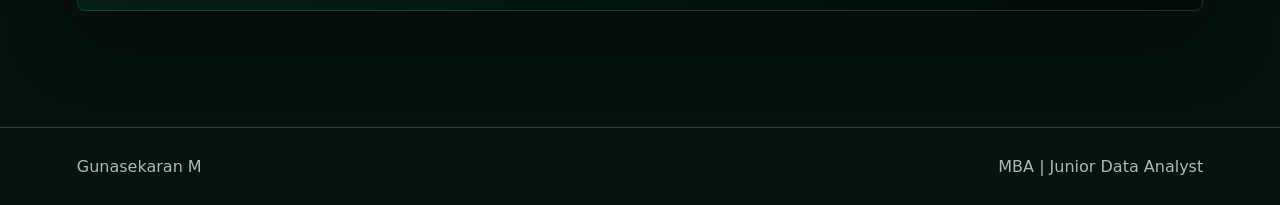
==== commit af8fe66d: "Correct portfolio name to Gunasekaran M" ====
--- a/docs/index.html
+++ b/docs/index.html
@@ -5,16 +5,16 @@
     <meta name="viewport" content="width=device-width, initial-scale=1.0" />
     <meta
       name="description"
-      content="Digital portfolio for Guna Sekaran G, MBA and Junior Data Analyst at 4th Dimension IT Advisory."
+      content="Digital portfolio for Gunasekaran M, MBA and Junior Data Analyst at 4th Dimension IT Advisory."
     />
-    <title>Guna Sekaran G | Data Analyst Portfolio</title>
+    <title>Gunasekaran M | Data Analyst Portfolio</title>
     <link rel="stylesheet" href="styles.css" />
   </head>
   <body>
     <header class="site-header" data-header>
-      <a class="brand" href="#top" aria-label="Guna Sekaran G home">
-        <span class="brand-mark">GSG</span>
-        <span>Guna Sekaran G</span>
+      <a class="brand" href="#top" aria-label="Gunasekaran M home">
+        <span class="brand-mark">GM</span>
+        <span>Gunasekaran M</span>
       </a>
 
       <button class="nav-toggle" type="button" aria-expanded="false" aria-controls="site-nav">
@@ -41,7 +41,7 @@
         <div class="hero-overlay"></div>
         <div class="hero-content">
           <p class="eyebrow">MBA | Junior Data Analyst</p>
-          <h1>Guna Sekaran G</h1>
+          <h1>Gunasekaran M</h1>
           <p class="hero-copy">
             Building a practical data analytics career with hands-on work in Tableau,
             Excel, Power BI, SQL, Python, MS Office, and business reporting tools.
@@ -88,7 +88,7 @@
           </div>
           <div class="intro-copy">
             <p>
-              Guna Sekaran G is an MBA graduate working as a Junior Data Analyst at
+              Gunasekaran M is an MBA graduate working as a Junior Data Analyst at
               4th Dimension IT Advisory. He focuses on turning raw business data into
               understandable reports, dashboards, and insights that support better decisions.
             </p>
@@ -330,7 +330,7 @@
     </main>
 
     <footer class="site-footer">
-      <span>Guna Sekaran G</span>
+      <span>Gunasekaran M</span>
       <span>MBA | Junior Data Analyst</span>
     </footer>
 
--- a/docs/styles.css
+++ b/docs/styles.css
@@ -669,7 +669,7 @@
   }
 
   .hero h1 {
-    font-size: clamp(2.8rem, 14.5vw, 3.6rem);
+    font-size: clamp(2.2rem, 10.5vw, 2.7rem);
     line-height: 0.94;
   }
 
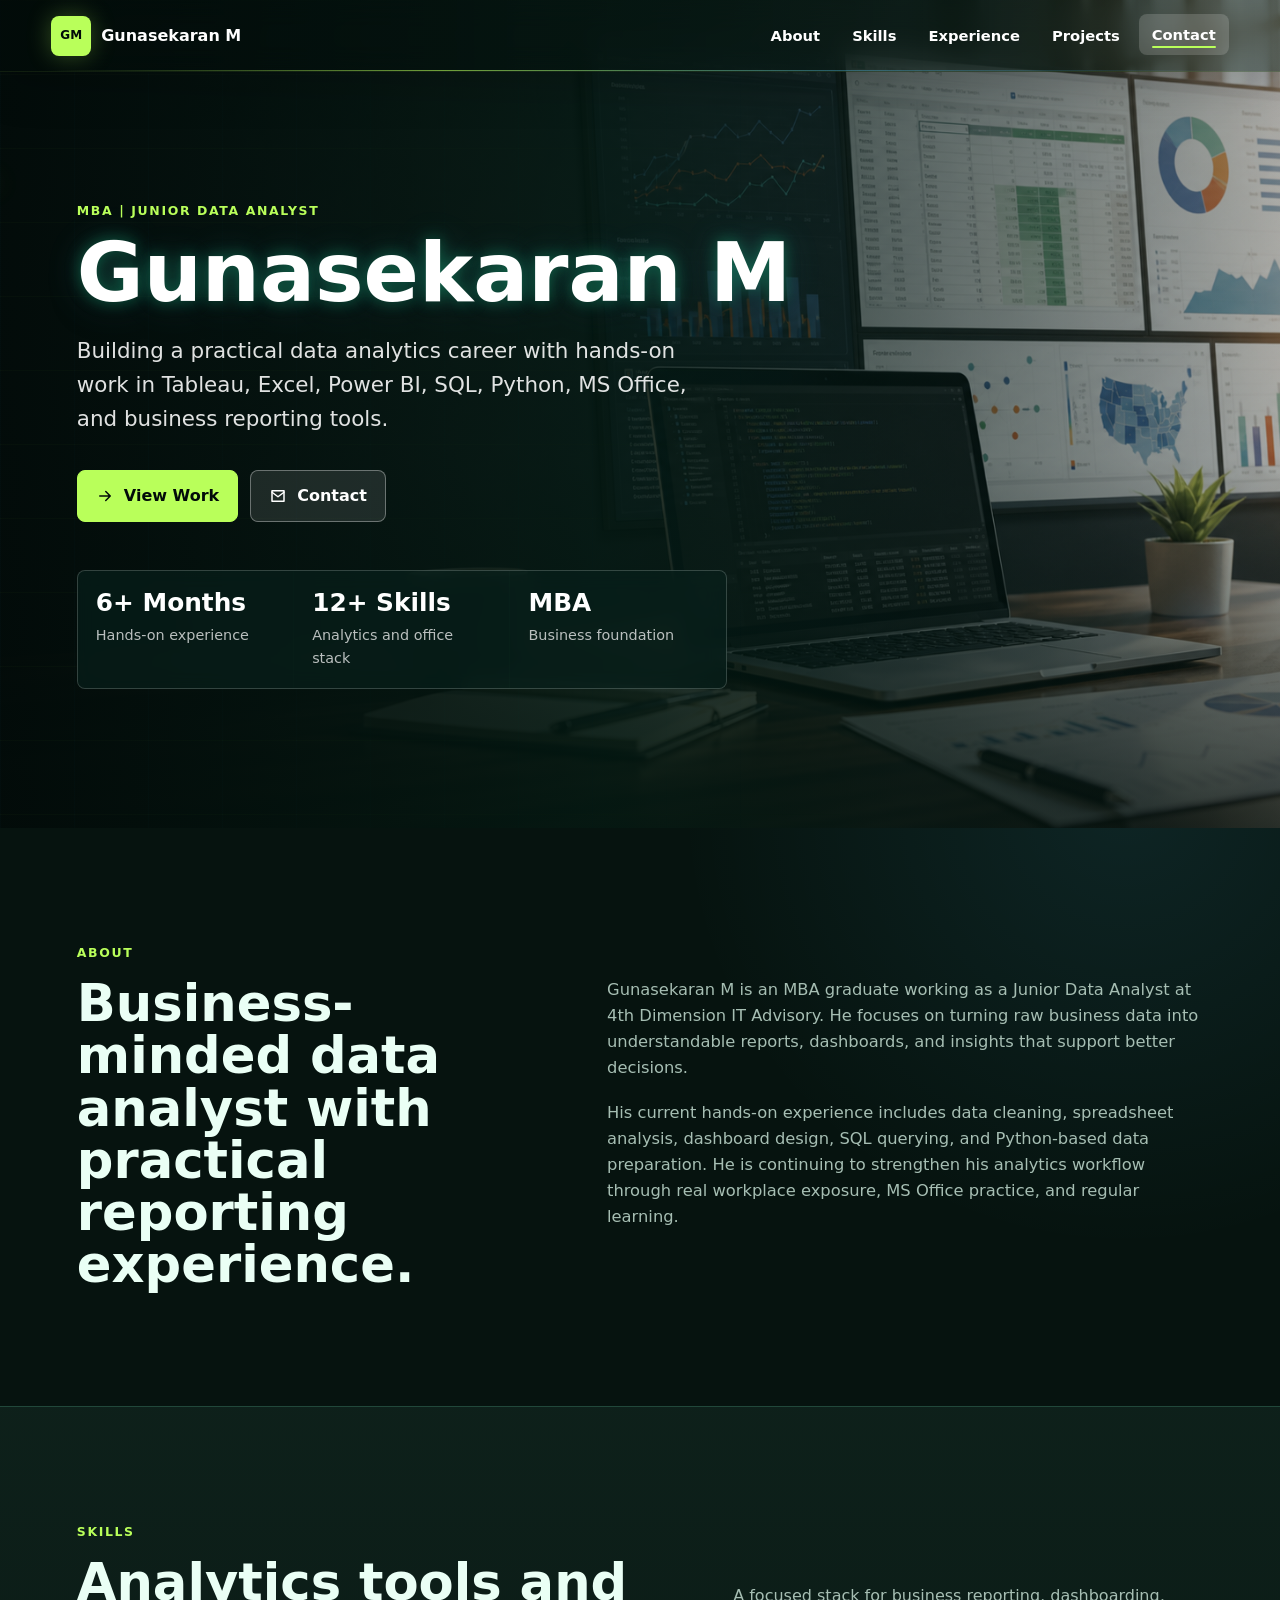
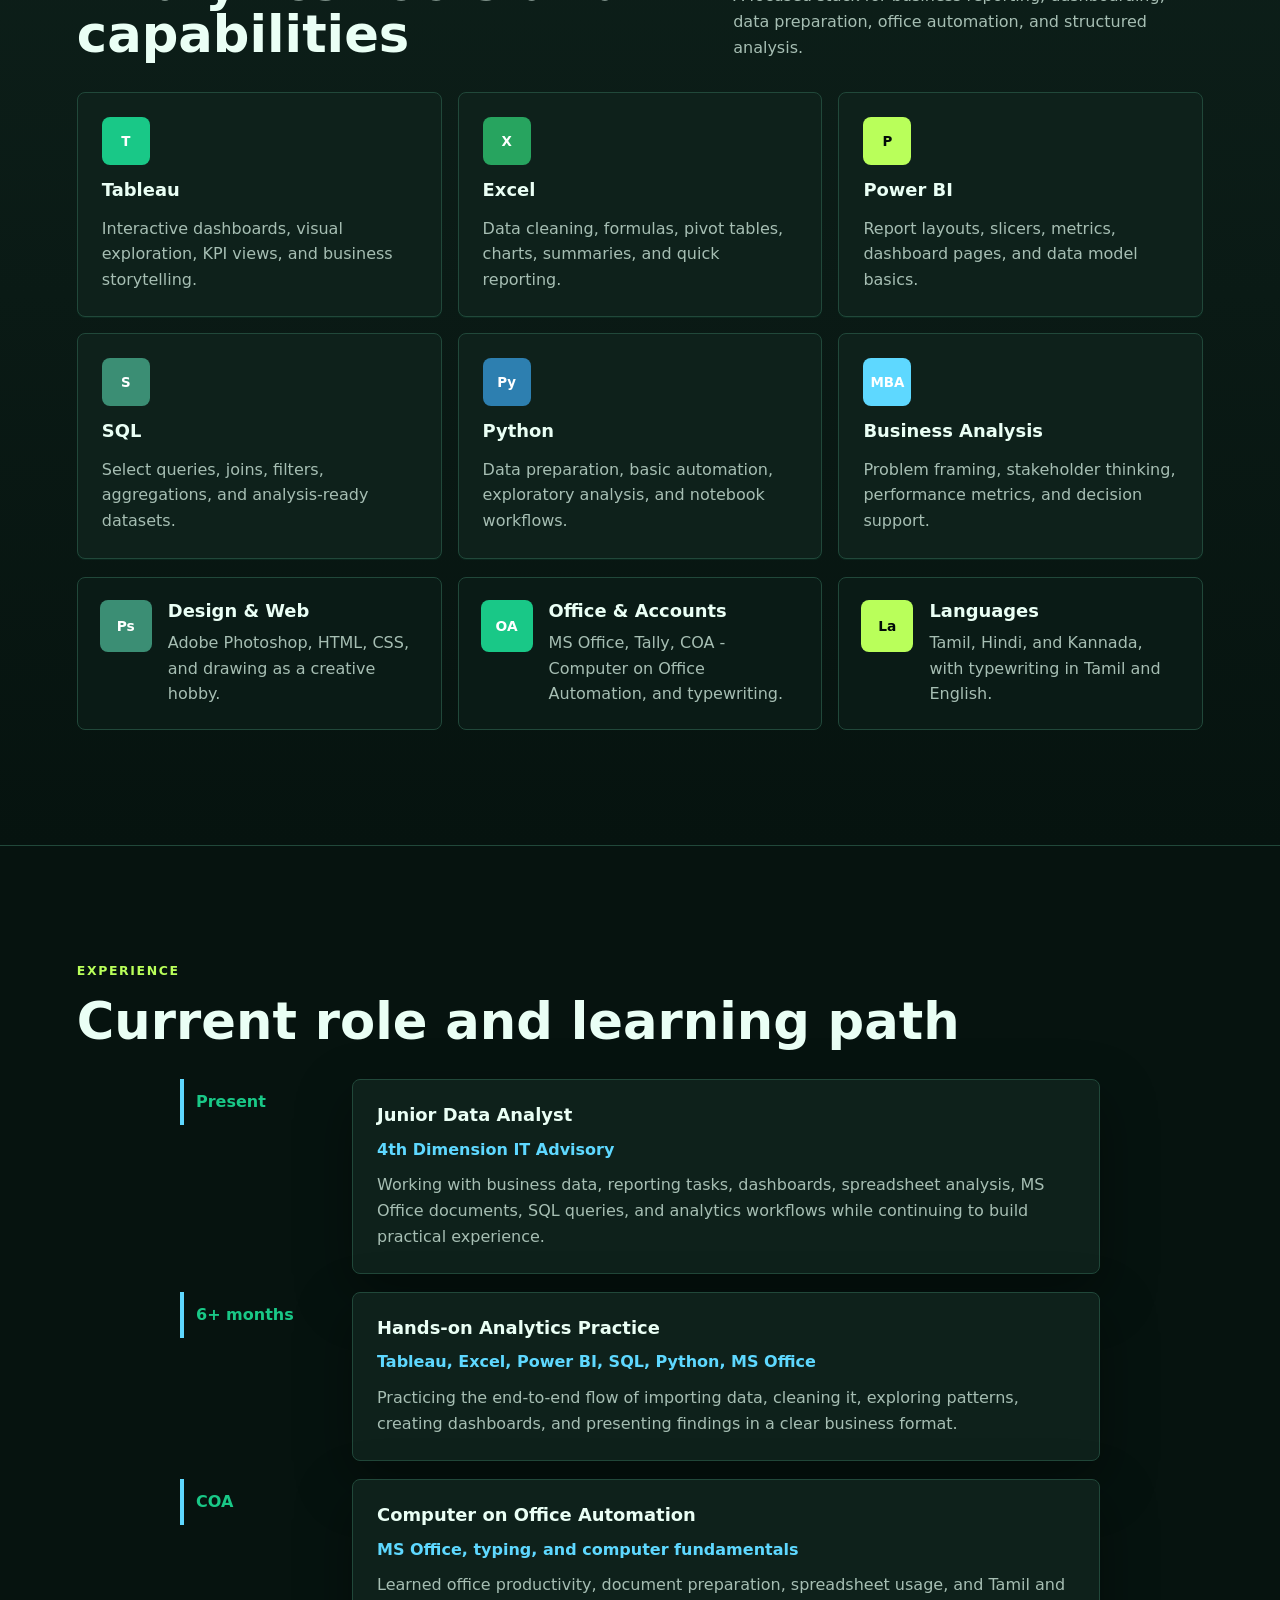
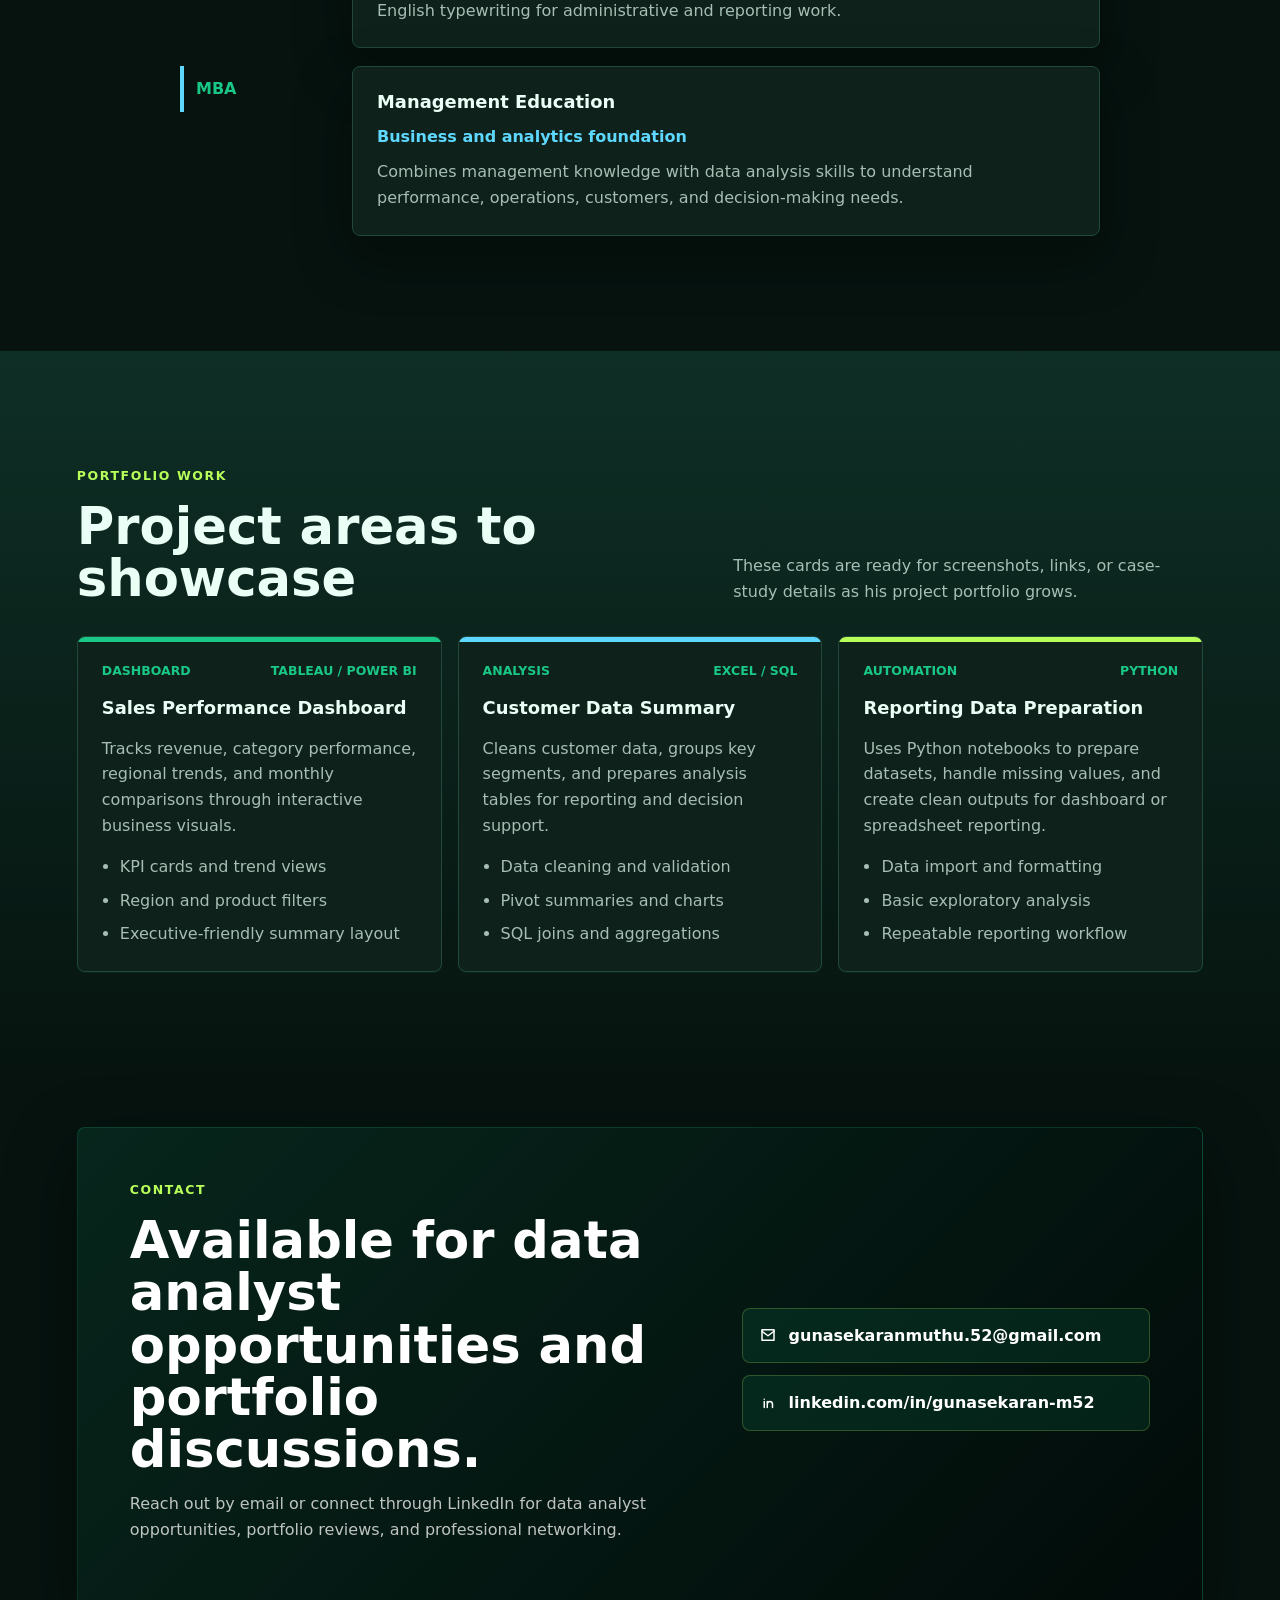
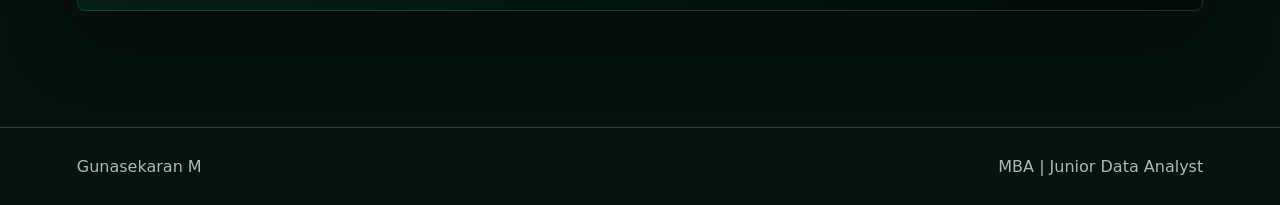
==== commit 3f6f6f5b: "guna portfolio 0.6" ====
--- a/docs/index.html
+++ b/docs/index.html
@@ -39,6 +39,11 @@
           <img src="assets/data-analytics-hero.png" alt="" />
         </div>
         <div class="hero-overlay"></div>
+        <div class="butterfly-field" aria-hidden="true">
+          <span class="butterfly butterfly-one"><i></i></span>
+          <span class="butterfly butterfly-two"><i></i></span>
+          <span class="butterfly butterfly-three"><i></i></span>
+        </div>
         <div class="hero-content">
           <p class="eyebrow">MBA | Junior Data Analyst</p>
           <h1>Gunasekaran M</h1>
--- a/docs/styles.css
+++ b/docs/styles.css
@@ -67,17 +67,48 @@
   min-height: 72px;
   padding: 14px clamp(18px, 4vw, 56px);
   color: var(--white);
-  transition: background 180ms ease, box-shadow 180ms ease, color 180ms ease;
+  overflow: hidden;
+  border-bottom: 1px solid rgba(185, 255, 90, 0.08);
+  background: linear-gradient(90deg, rgba(2, 11, 9, 0.72), rgba(8, 32, 24, 0.42));
+  box-shadow: 0 18px 42px rgba(0, 0, 0, 0.16);
+  backdrop-filter: blur(14px);
+  transition: background 180ms ease, box-shadow 180ms ease, color 180ms ease, border-color 180ms ease;
+}
+
+.site-header::before {
+  content: "";
+  position: absolute;
+  inset: 0;
+  background:
+    linear-gradient(110deg, transparent 0%, rgba(185, 255, 90, 0.14) 40%, transparent 58%),
+    linear-gradient(90deg, rgba(25, 200, 135, 0.12), transparent 36%, rgba(94, 216, 255, 0.08));
+  transform: translateX(-120%);
+  animation: headerSweep 7s ease-in-out infinite;
+  pointer-events: none;
+}
+
+.site-header::after {
+  content: "";
+  position: absolute;
+  left: clamp(18px, 4vw, 56px);
+  right: clamp(18px, 4vw, 56px);
+  bottom: 0;
+  height: 1px;
+  background: linear-gradient(90deg, transparent, rgba(185, 255, 90, 0.6), rgba(94, 216, 255, 0.34), transparent);
+  pointer-events: none;
 }
 
 .site-header.is-scrolled {
   color: var(--ink);
   background: rgba(5, 18, 15, 0.88);
+  border-color: rgba(25, 200, 135, 0.2);
   box-shadow: 0 10px 30px rgba(0, 0, 0, 0.34);
   backdrop-filter: blur(16px);
 }
 
 .brand {
+  position: relative;
+  z-index: 1;
   display: inline-flex;
   align-items: center;
   gap: 10px;
@@ -96,26 +127,52 @@
   box-shadow: 0 0 24px rgba(185, 255, 90, 0.28);
   font-size: 0.75rem;
   font-weight: 800;
+  animation: markPulse 3.8s ease-in-out infinite;
 }
 
 .site-nav {
+  position: relative;
+  z-index: 1;
   display: flex;
   align-items: center;
   gap: 6px;
 }
 
 .site-nav a {
+  position: relative;
   min-height: 40px;
   padding: 9px 13px;
   border-radius: 8px;
   font-size: 0.92rem;
   font-weight: 700;
   color: currentColor;
+  transition: background 180ms ease, color 180ms ease, transform 180ms ease;
 }
 
 .site-nav a:hover,
 .site-nav a.is-active {
   background: rgba(255, 255, 255, 0.16);
+  transform: translateY(-1px);
+}
+
+.site-nav a::after {
+  content: "";
+  position: absolute;
+  left: 13px;
+  right: 13px;
+  bottom: 7px;
+  height: 2px;
+  border-radius: 999px;
+  background: var(--gold);
+  opacity: 0;
+  transform: scaleX(0.45);
+  transition: opacity 180ms ease, transform 180ms ease;
+}
+
+.site-nav a:hover::after,
+.site-nav a.is-active::after {
+  opacity: 1;
+  transform: scaleX(1);
 }
 
 .site-header.is-scrolled .site-nav a:hover,
@@ -124,6 +181,8 @@
 }
 
 .nav-toggle {
+  position: relative;
+  z-index: 1;
   display: none;
   width: 44px;
   height: 44px;
@@ -154,6 +213,36 @@
   overflow: hidden;
 }
 
+.hero::before,
+.hero::after {
+  content: "";
+  position: absolute;
+  pointer-events: none;
+}
+
+.hero::before {
+  inset: 0;
+  z-index: 1;
+  background:
+    linear-gradient(rgba(185, 255, 90, 0.08) 1px, transparent 1px),
+    linear-gradient(90deg, rgba(94, 216, 255, 0.06) 1px, transparent 1px);
+  background-size: 74px 74px;
+  mask-image: linear-gradient(90deg, rgba(0, 0, 0, 0.78), transparent 78%);
+  opacity: 0.42;
+  animation: dataDrift 18s linear infinite;
+}
+
+.hero::after {
+  z-index: 2;
+  top: 22%;
+  left: -38%;
+  width: 38%;
+  height: 2px;
+  background: linear-gradient(90deg, transparent, rgba(185, 255, 90, 0.85), rgba(94, 216, 255, 0.65), transparent);
+  box-shadow: 0 0 26px rgba(185, 255, 90, 0.42);
+  animation: scanBeam 5.6s ease-in-out infinite;
+}
+
 .hero-media,
 .hero-media img,
 .hero-overlay {
@@ -173,9 +262,125 @@
     linear-gradient(0deg, rgba(2, 11, 9, 0.74) 0%, rgba(2, 11, 9, 0.06) 45%);
 }
 
+.butterfly-field {
+  position: absolute;
+  inset: 0;
+  z-index: 2;
+  overflow: hidden;
+  pointer-events: none;
+}
+
+.butterfly {
+  --scale: 1;
+  --mid-x: 18vw;
+  --mid-y: -8vh;
+  --end-x: 36vw;
+  --end-y: -20vh;
+  position: absolute;
+  left: 58%;
+  top: 50%;
+  width: 54px;
+  height: 42px;
+  opacity: 0;
+  filter: drop-shadow(0 0 16px rgba(185, 255, 90, 0.52));
+  transform: scale(var(--scale));
+  animation: butterflyFlight 13s ease-in-out infinite;
+  animation-delay: -2.6s;
+}
+
+.butterfly::before,
+.butterfly::after {
+  content: "";
+  position: absolute;
+  top: 4px;
+  width: 27px;
+  height: 32px;
+  background:
+    radial-gradient(circle at 62% 30%, rgba(255, 255, 255, 0.8) 0 2px, transparent 3px),
+    radial-gradient(circle at 38% 67%, rgba(185, 255, 90, 0.88) 0 4px, transparent 5px),
+    linear-gradient(135deg, rgba(185, 255, 90, 0.92), rgba(25, 200, 135, 0.5) 58%, rgba(94, 216, 255, 0.45));
+  border: 1px solid rgba(234, 255, 245, 0.35);
+  box-shadow: inset 0 0 12px rgba(2, 11, 9, 0.18);
+  animation: wingBeat 620ms ease-in-out infinite;
+}
+
+.butterfly::before {
+  left: 2px;
+  border-radius: 90% 34% 80% 42%;
+  transform-origin: right center;
+}
+
+.butterfly::after {
+  right: 2px;
+  border-radius: 34% 90% 42% 80%;
+  transform-origin: left center;
+  animation-direction: reverse;
+}
+
+.butterfly i {
+  position: absolute;
+  left: 50%;
+  top: 7px;
+  z-index: 1;
+  width: 4px;
+  height: 28px;
+  border-radius: 999px;
+  background: linear-gradient(180deg, #eafff5, var(--teal));
+  box-shadow: 0 0 10px rgba(185, 255, 90, 0.6);
+  transform: translateX(-50%);
+}
+
+.butterfly i::before,
+.butterfly i::after {
+  content: "";
+  position: absolute;
+  top: -6px;
+  width: 14px;
+  height: 14px;
+  border-top: 1px solid rgba(234, 255, 245, 0.9);
+}
+
+.butterfly i::before {
+  right: 1px;
+  border-left: 1px solid rgba(234, 255, 245, 0.9);
+  border-radius: 12px 0 0;
+  transform: rotate(-28deg);
+}
+
+.butterfly i::after {
+  left: 1px;
+  border-right: 1px solid rgba(234, 255, 245, 0.9);
+  border-radius: 0 12px 0 0;
+  transform: rotate(28deg);
+}
+
+.butterfly-two {
+  --scale: 0.72;
+  --mid-x: -26vw;
+  --mid-y: 8vh;
+  --end-x: -58vw;
+  --end-y: -10vh;
+  left: 86%;
+  top: 30%;
+  animation-delay: -8.2s;
+  animation-duration: 15s;
+}
+
+.butterfly-three {
+  --scale: 0.52;
+  --mid-x: 18vw;
+  --mid-y: -12vh;
+  --end-x: 48vw;
+  --end-y: -3vh;
+  left: 48%;
+  top: 72%;
+  animation-delay: -12.2s;
+  animation-duration: 16s;
+}
+
 .hero-content {
   position: relative;
-  z-index: 2;
+  z-index: 3;
   width: min(720px, 100%);
 }
 
@@ -191,9 +396,18 @@
 
 .hero h1 {
   margin: 0;
-  font-size: clamp(3.4rem, 10vw, 8rem);
-  line-height: 0.88;
+  width: max-content;
+  max-width: 100%;
+  font-size: clamp(2.7rem, 6.4vw, 5.1rem);
+  line-height: 0.92;
   letter-spacing: 0;
+  white-space: nowrap;
+  color: var(--white);
+  text-shadow:
+    0 0 16px rgba(25, 200, 135, 0.42),
+    0 0 36px rgba(94, 216, 255, 0.18),
+    0 8px 28px rgba(0, 0, 0, 0.62);
+  animation: titleRise 720ms ease-out both;
 }
 
 .hero-copy {
@@ -590,6 +804,102 @@
   padding: 26px clamp(18px, 6vw, 82px);
   color: var(--muted);
   border-top: 1px solid var(--line);
+}
+
+@keyframes headerSweep {
+  0%,
+  52% {
+    transform: translateX(-120%);
+  }
+
+  68%,
+  100% {
+    transform: translateX(120%);
+  }
+}
+
+@keyframes markPulse {
+  0%,
+  100% {
+    box-shadow: 0 0 18px rgba(185, 255, 90, 0.22), 0 0 0 rgba(25, 200, 135, 0);
+  }
+
+  50% {
+    box-shadow: 0 0 30px rgba(185, 255, 90, 0.38), 0 0 0 8px rgba(25, 200, 135, 0.08);
+  }
+}
+
+@keyframes dataDrift {
+  from {
+    background-position: 0 0, 0 0;
+  }
+
+  to {
+    background-position: 74px 74px, 74px 74px;
+  }
+}
+
+@keyframes scanBeam {
+  0%,
+  24% {
+    transform: translateX(0);
+    opacity: 0;
+  }
+
+  38% {
+    opacity: 1;
+  }
+
+  72%,
+  100% {
+    transform: translateX(365%);
+    opacity: 0;
+  }
+}
+
+@keyframes butterflyFlight {
+  0% {
+    opacity: 0;
+    transform: translate3d(0, 0, 0) rotate(-12deg) scale(var(--scale));
+  }
+
+  14% {
+    opacity: 0.62;
+  }
+
+  46% {
+    transform: translate3d(var(--mid-x), var(--mid-y), 0) rotate(14deg) scale(var(--scale));
+  }
+
+  82% {
+    opacity: 0.58;
+  }
+
+  100% {
+    opacity: 0;
+    transform: translate3d(var(--end-x), var(--end-y), 0) rotate(-8deg) scale(var(--scale));
+  }
+}
+
+@keyframes wingBeat {
+  0%,
+  100% {
+    transform: rotateY(0deg) rotateZ(1deg);
+  }
+
+  50% {
+    transform: rotateY(58deg) rotateZ(-8deg);
+  }
+}
+
+@keyframes titleRise {
+  from {
+    transform: translateY(18px);
+  }
+
+  to {
+    transform: translateY(0);
+  }
 }
 
 @media (max-width: 880px) {
@@ -613,6 +923,12 @@
     box-shadow: var(--shadow);
   }
 
+  .site-nav a::after {
+    left: 12px;
+    right: auto;
+    width: 42px;
+  }
+
   .site-nav.is-open {
     display: flex;
   }
@@ -629,6 +945,38 @@
   .hero {
     min-height: auto;
     padding-top: 116px;
+  }
+
+  .butterfly {
+    width: 42px;
+    height: 34px;
+  }
+
+  .butterfly::before,
+  .butterfly::after {
+    width: 22px;
+    height: 27px;
+  }
+
+  .butterfly-one {
+    --mid-x: -4vw;
+    --mid-y: 2vh;
+    --end-x: -12vw;
+    --end-y: -4vh;
+    left: 76%;
+    top: 15%;
+  }
+
+  .butterfly-two {
+    display: none;
+  }
+
+  .butterfly-three {
+    display: none;
+  }
+
+  .hero::before {
+    background-size: 52px 52px;
   }
 
   .hero-stats,
@@ -669,8 +1017,8 @@
   }
 
   .hero h1 {
-    font-size: clamp(2.2rem, 10.5vw, 2.7rem);
-    line-height: 0.94;
+    font-size: clamp(1.85rem, 8.2vw, 2.28rem);
+    line-height: 0.98;
   }
 
   .hero-actions,
@@ -693,3 +1041,17 @@
     padding: 20px;
   }
 }
+
+@media (prefers-reduced-motion: reduce) {
+  html {
+    scroll-behavior: auto;
+  }
+
+  *,
+  *::before,
+  *::after {
+    animation-duration: 1ms !important;
+    animation-iteration-count: 1 !important;
+    transition-duration: 1ms !important;
+  }
+}
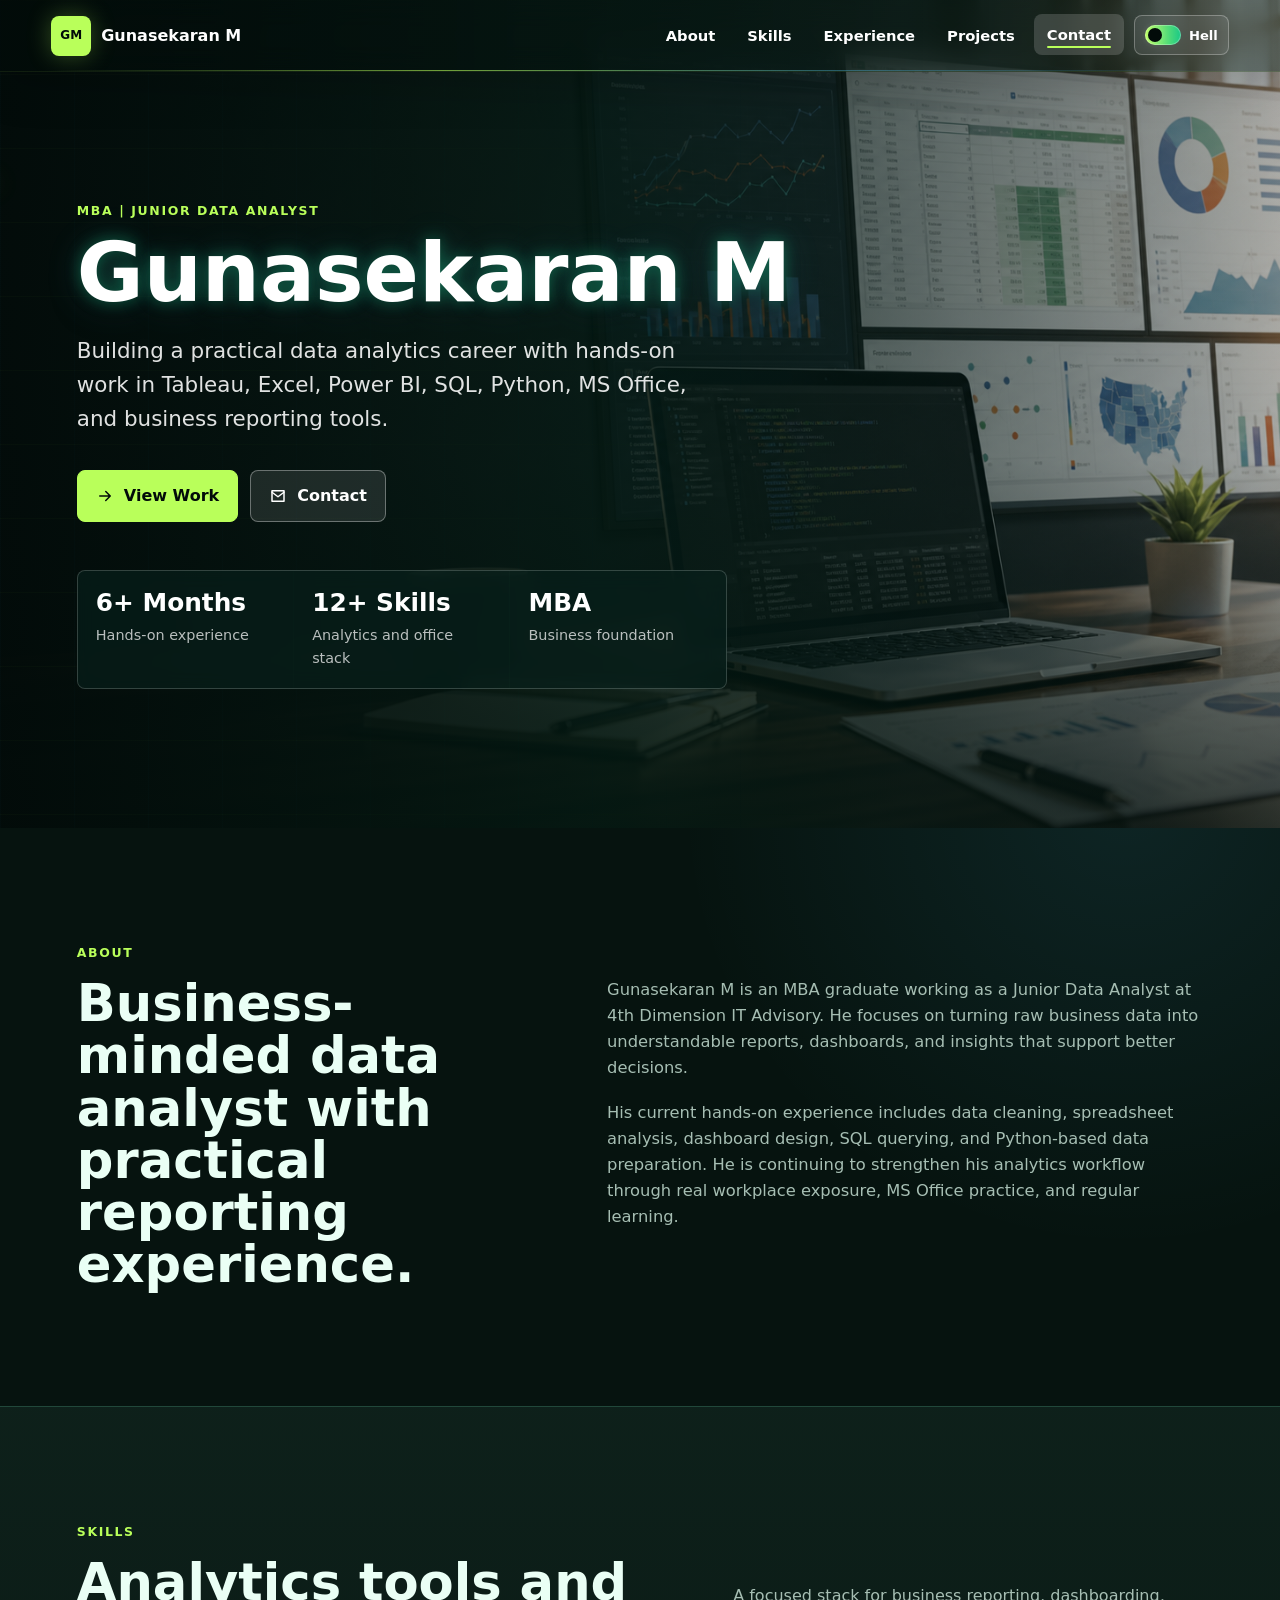
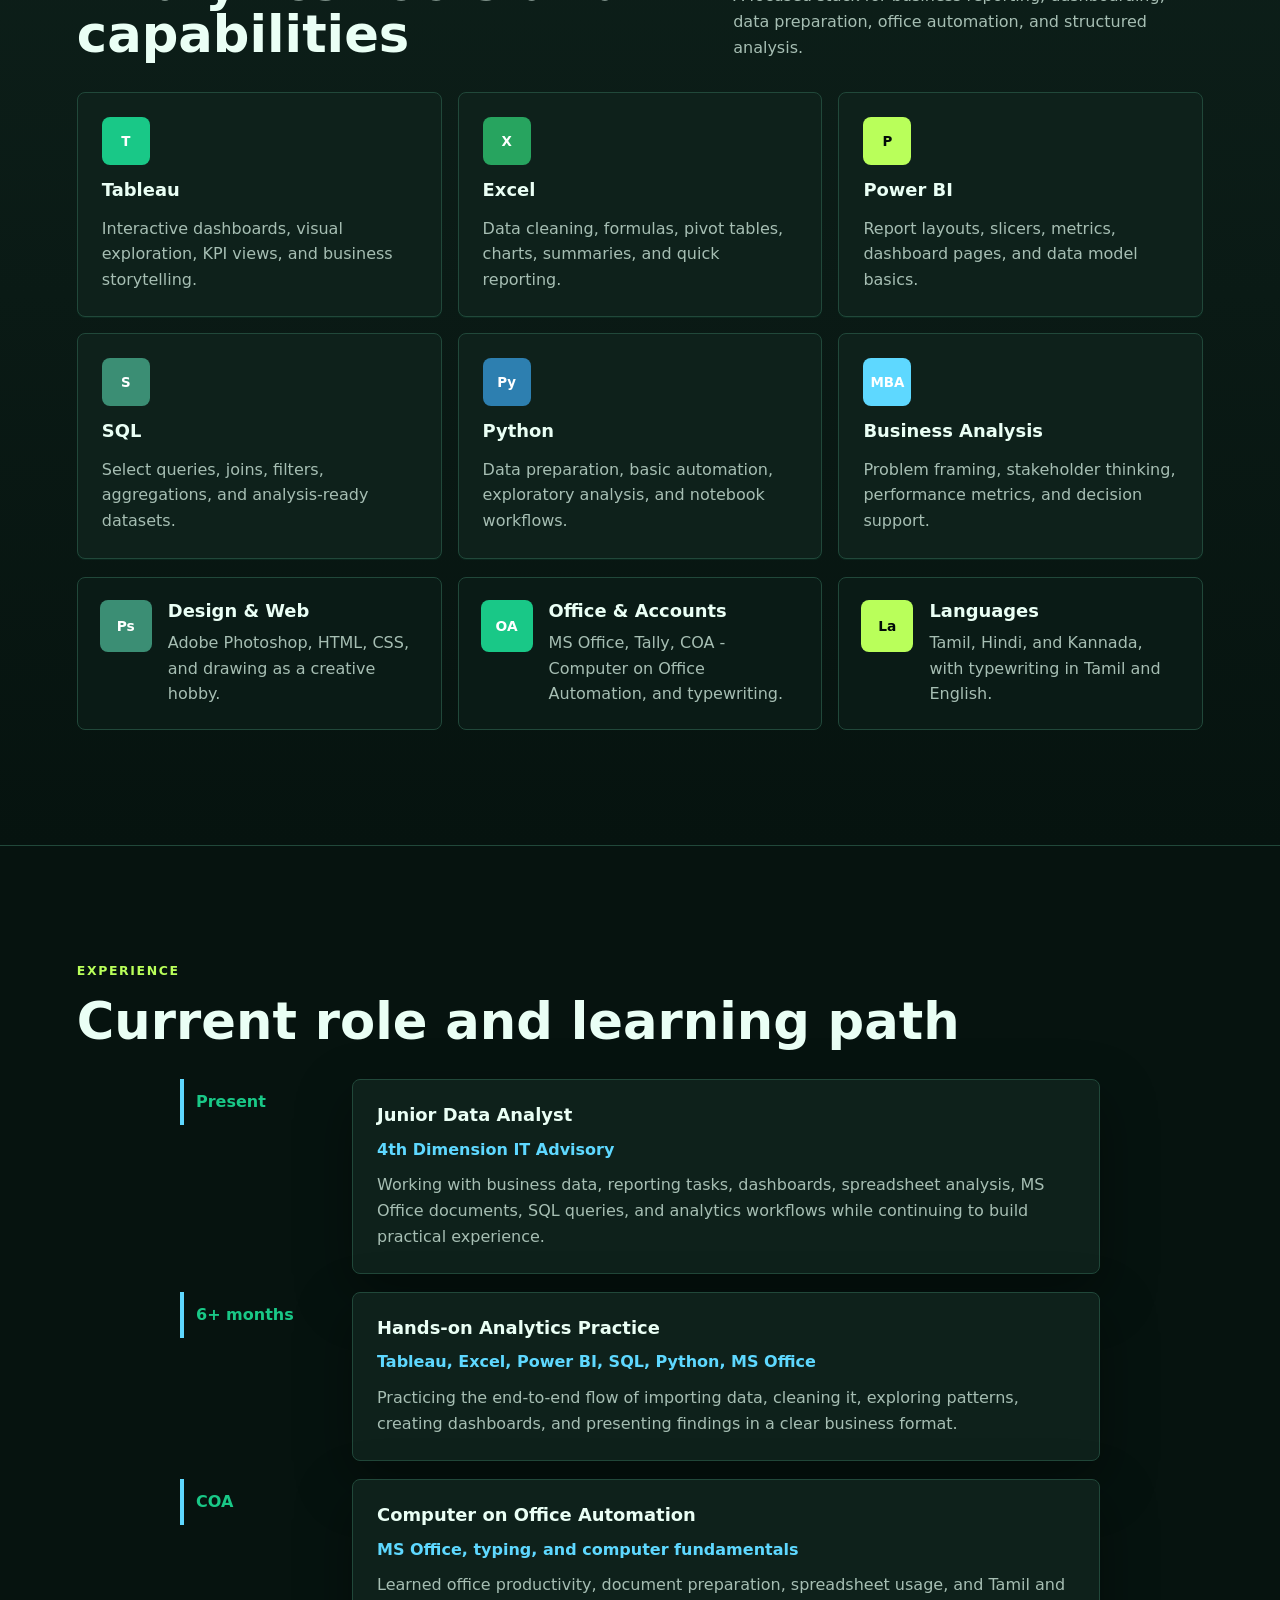
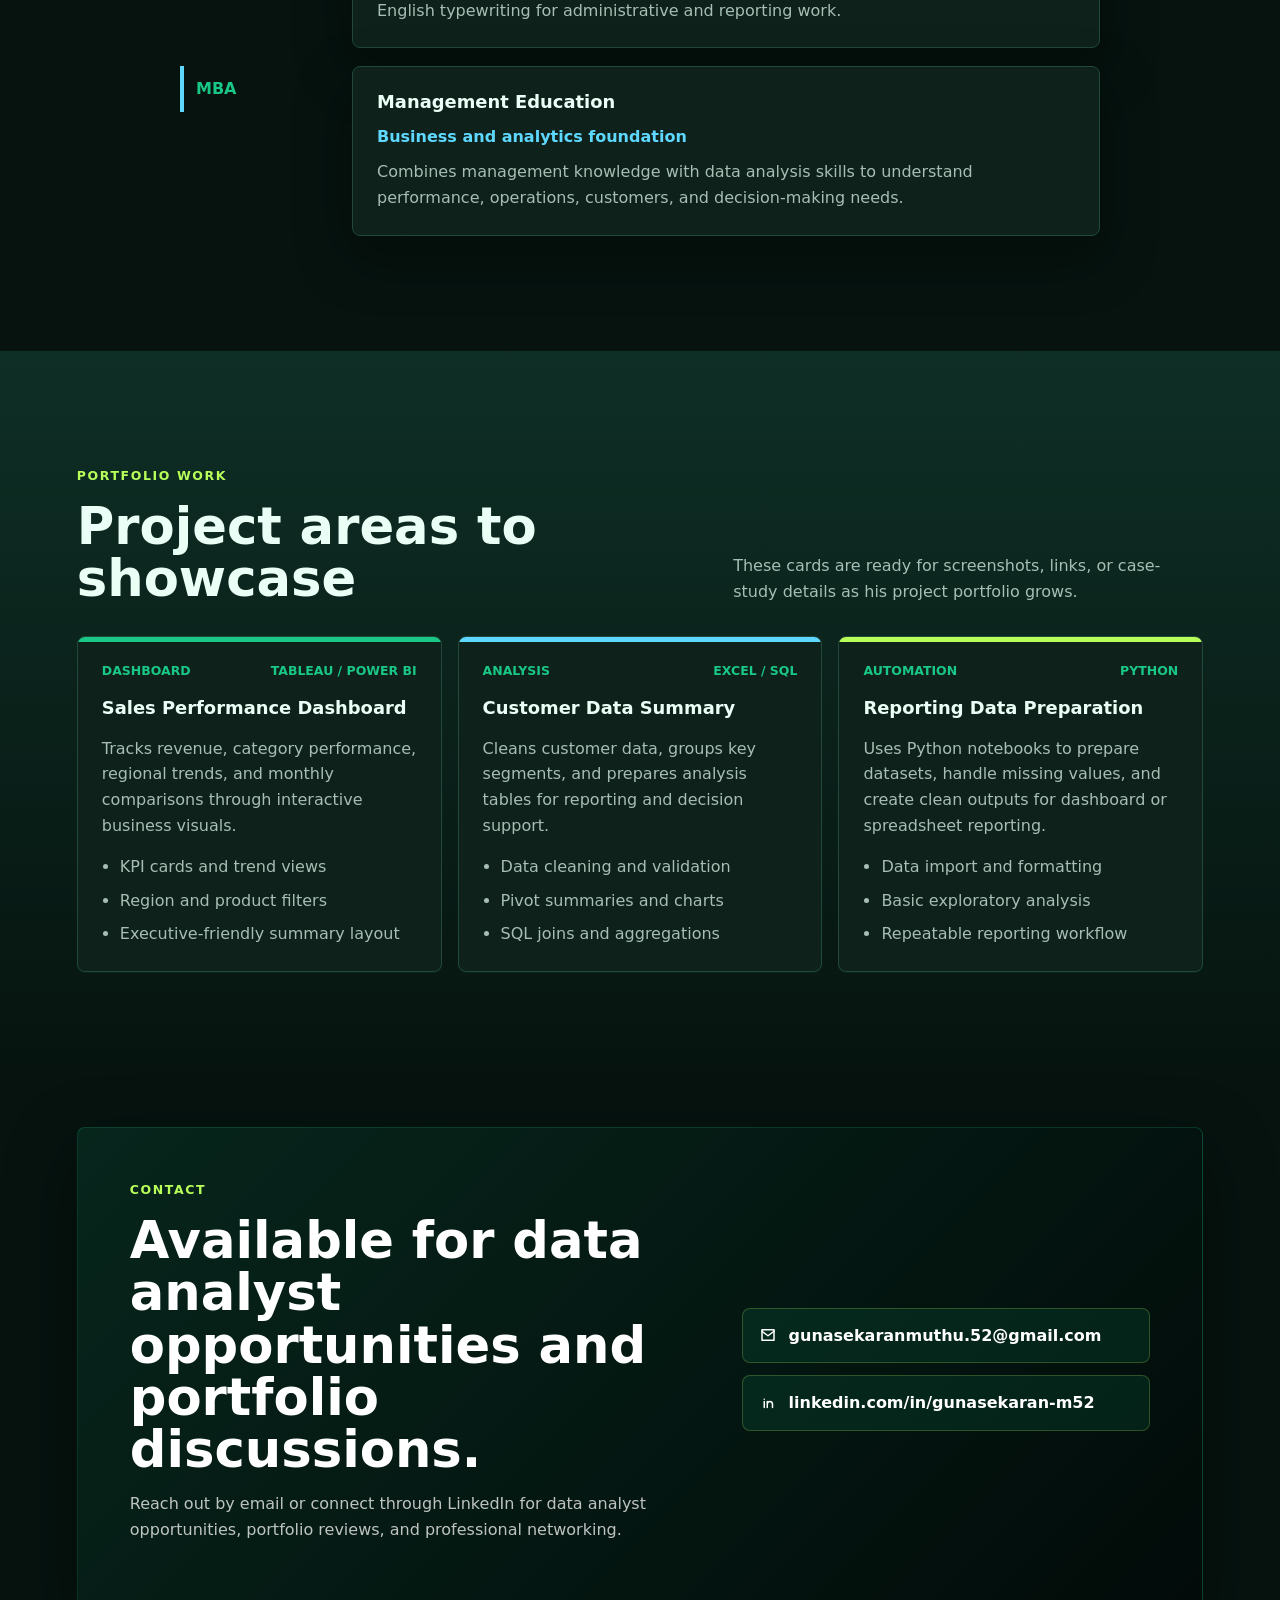
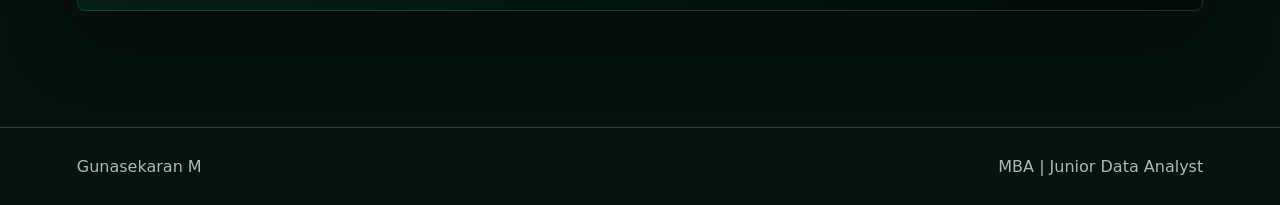
==== commit 54884cbd: "guna portfolio 0.10" ====
--- a/docs/index.html
+++ b/docs/index.html
@@ -17,20 +17,35 @@
         <span>Gunasekaran M</span>
       </a>
 
-      <button class="nav-toggle" type="button" aria-expanded="false" aria-controls="site-nav">
-        <span class="sr-only">Open menu</span>
-        <svg viewBox="0 0 24 24" aria-hidden="true">
-          <path d="M4 7h16M4 12h16M4 17h16" />
-        </svg>
-      </button>
-
-      <nav class="site-nav" id="site-nav" data-nav>
-        <a href="#about">About</a>
-        <a href="#skills">Skills</a>
-        <a href="#experience">Experience</a>
-        <a href="#projects">Projects</a>
-        <a href="#contact">Contact</a>
-      </nav>
+      <div class="header-actions">
+        <nav class="site-nav" id="site-nav" data-nav>
+          <a href="#about">About</a>
+          <a href="#skills">Skills</a>
+          <a href="#experience">Experience</a>
+          <a href="#projects">Projects</a>
+          <a href="#contact">Contact</a>
+        </nav>
+
+        <button
+          class="theme-toggle"
+          type="button"
+          aria-pressed="false"
+          aria-label="Switch to hell theme"
+          data-theme-toggle
+        >
+          <span class="theme-toggle-track" aria-hidden="true">
+            <span class="theme-toggle-thumb"></span>
+          </span>
+          <span class="theme-toggle-text" data-theme-toggle-text>Hell</span>
+        </button>
+
+        <button class="nav-toggle" type="button" aria-expanded="false" aria-controls="site-nav">
+          <span class="sr-only">Open menu</span>
+          <svg viewBox="0 0 24 24" aria-hidden="true">
+            <path d="M4 7h16M4 12h16M4 17h16" />
+          </svg>
+        </button>
+      </div>
     </header>
 
     <main id="top">
@@ -39,6 +54,9 @@
           <img src="assets/data-analytics-hero.png" alt="" />
         </div>
         <div class="hero-overlay"></div>
+        <div class="hero-horror-layer" aria-hidden="true">
+          <span class="hero-handprint"></span>
+        </div>
         <div class="butterfly-field" aria-hidden="true">
           <span class="butterfly butterfly-one"><i></i></span>
           <span class="butterfly butterfly-two"><i></i></span>
--- a/docs/styles.css
+++ b/docs/styles.css
@@ -1,3 +1,5 @@
+@import url("https://fonts.googleapis.com/css2?family=Creepster&display=swap");
+
 :root {
   --ink: #eafff5;
   --muted: #a6beb3;
@@ -31,6 +33,30 @@
     radial-gradient(circle at 88% 16%, rgba(94, 216, 255, 0.09), transparent 28rem),
     var(--paper);
   line-height: 1.6;
+}
+
+body[data-theme="garden"] {
+  color-scheme: dark;
+}
+
+body[data-theme="hell"] {
+  --ink: #ffe9e2;
+  --muted: #caa9a1;
+  --paper: #100303;
+  --surface: #1b0808;
+  --line: #5d1515;
+  --teal: #ff2f2f;
+  --mint: #330909;
+  --coral: #ff6a2f;
+  --gold: #ff2018;
+  --plum: #7b1212;
+  --night: #050101;
+  --shadow: 0 24px 70px rgba(0, 0, 0, 0.58);
+  color-scheme: dark;
+  background:
+    radial-gradient(circle at 16% 0%, rgba(220, 18, 18, 0.22), transparent 31rem),
+    radial-gradient(circle at 86% 14%, rgba(255, 86, 29, 0.12), transparent 26rem),
+    linear-gradient(180deg, #140303 0%, #050101 100%);
 }
 
 img,
@@ -116,6 +142,14 @@
   letter-spacing: 0;
 }
 
+.header-actions {
+  position: relative;
+  z-index: 1;
+  display: inline-flex;
+  align-items: center;
+  gap: 10px;
+}
+
 .brand-mark {
   display: grid;
   place-items: center;
@@ -130,6 +164,28 @@
   animation: markPulse 3.8s ease-in-out infinite;
 }
 
+body[data-theme="hell"] .site-header {
+  background: linear-gradient(90deg, rgba(5, 1, 1, 0.9), rgba(45, 5, 5, 0.7));
+  border-color: rgba(255, 32, 24, 0.24);
+  box-shadow: 0 20px 54px rgba(0, 0, 0, 0.42);
+}
+
+body[data-theme="hell"] .site-header::before {
+  background:
+    linear-gradient(110deg, transparent 0%, rgba(255, 32, 24, 0.19) 40%, transparent 58%),
+    linear-gradient(90deg, rgba(255, 47, 47, 0.16), transparent 36%, rgba(255, 106, 47, 0.12));
+}
+
+body[data-theme="hell"] .site-header::after {
+  background: linear-gradient(90deg, transparent, rgba(255, 32, 24, 0.74), rgba(255, 106, 47, 0.38), transparent);
+}
+
+body[data-theme="hell"] .brand-mark {
+  color: #fff1ee;
+  background: #8d0707;
+  box-shadow: 0 0 24px rgba(255, 32, 24, 0.38);
+}
+
 .site-nav {
   position: relative;
   z-index: 1;
@@ -178,6 +234,76 @@
 .site-header.is-scrolled .site-nav a:hover,
 .site-header.is-scrolled .site-nav a.is-active {
   background: rgba(25, 200, 135, 0.18);
+}
+
+body[data-theme="hell"] .site-nav a:hover,
+body[data-theme="hell"] .site-nav a.is-active,
+body[data-theme="hell"] .site-header.is-scrolled .site-nav a:hover,
+body[data-theme="hell"] .site-header.is-scrolled .site-nav a.is-active {
+  background: rgba(255, 32, 24, 0.18);
+}
+
+body[data-theme="hell"] .site-nav a::after {
+  background: #ff2018;
+}
+
+.theme-toggle {
+  position: relative;
+  z-index: 1;
+  display: inline-flex;
+  align-items: center;
+  gap: 8px;
+  min-height: 40px;
+  padding: 7px 10px;
+  border: 1px solid rgba(255, 255, 255, 0.28);
+  border-radius: 8px;
+  color: currentColor;
+  background: rgba(255, 255, 255, 0.08);
+  font: inherit;
+  font-size: 0.82rem;
+  font-weight: 800;
+  cursor: pointer;
+  transition: border-color 180ms ease, background 180ms ease, transform 180ms ease;
+}
+
+.theme-toggle:hover {
+  transform: translateY(-1px);
+  background: rgba(255, 255, 255, 0.16);
+}
+
+.theme-toggle-track {
+  position: relative;
+  width: 36px;
+  height: 20px;
+  border-radius: 999px;
+  background: linear-gradient(90deg, var(--gold), var(--teal));
+  box-shadow: inset 0 0 0 1px rgba(255, 255, 255, 0.28);
+}
+
+.theme-toggle-thumb {
+  position: absolute;
+  top: 3px;
+  left: 3px;
+  width: 14px;
+  height: 14px;
+  border-radius: 999px;
+  background: var(--night);
+  box-shadow: 0 0 10px rgba(255, 255, 255, 0.24);
+  transition: transform 220ms ease, background 220ms ease;
+}
+
+body[data-theme="hell"] .theme-toggle {
+  border-color: rgba(255, 32, 24, 0.46);
+  background: rgba(120, 5, 5, 0.34);
+}
+
+body[data-theme="hell"] .theme-toggle-track {
+  background: linear-gradient(90deg, #170202, #ff2018);
+}
+
+body[data-theme="hell"] .theme-toggle-thumb {
+  background: #fff0ea;
+  transform: translateX(16px);
 }
 
 .nav-toggle {
@@ -262,120 +388,173 @@
     linear-gradient(0deg, rgba(2, 11, 9, 0.74) 0%, rgba(2, 11, 9, 0.06) 45%);
 }
 
+body[data-theme="hell"] .hero-overlay {
+  background:
+    linear-gradient(90deg, rgba(5, 1, 1, 0.98) 0%, rgba(34, 3, 3, 0.88) 48%, rgba(45, 5, 5, 0.34) 100%),
+    radial-gradient(circle at 75% 42%, rgba(255, 32, 24, 0.18), transparent 24rem),
+    linear-gradient(0deg, rgba(5, 1, 1, 0.82) 0%, rgba(5, 1, 1, 0.1) 45%);
+}
+
+.hero-horror-layer {
+  position: absolute;
+  inset: 0;
+  z-index: 2;
+  opacity: 0;
+  overflow: hidden;
+  pointer-events: none;
+  background:
+    linear-gradient(90deg, rgba(5, 1, 1, 0.4), rgba(5, 1, 1, 0.02)),
+    url("assets/hell-skull-mist.webp") right center / min(64vw, 940px) auto no-repeat;
+  mix-blend-mode: screen;
+  transition: opacity 260ms ease;
+}
+
+body[data-theme="hell"] .hero-horror-layer {
+  opacity: 0.62;
+}
+
+.hero-handprint {
+  position: absolute;
+  right: clamp(80px, 17vw, 300px);
+  top: clamp(265px, 46vh, 470px);
+  width: clamp(150px, 18vw, 270px);
+  aspect-ratio: 1;
+  background: url("assets/bloody-handprint.png") center / contain no-repeat;
+  opacity: 0;
+  transform: translate3d(120px, -80px, 0) rotate(-18deg) scale(1.45);
+  filter:
+    saturate(1.18)
+    contrast(1.16)
+    drop-shadow(0 0 16px rgba(255, 32, 24, 0.34))
+    drop-shadow(0 18px 26px rgba(0, 0, 0, 0.44));
+  will-change: opacity, transform;
+}
+
+body.is-hell-intro .hero-handprint {
+  animation: handprintStrike 3.1s cubic-bezier(0.2, 0.86, 0.2, 1) both;
+}
+
 .butterfly-field {
   position: absolute;
   inset: 0;
   z-index: 2;
   overflow: hidden;
   pointer-events: none;
+  mask-image: linear-gradient(90deg, transparent 0%, transparent 42%, rgba(0, 0, 0, 0.55) 52%, #000 68%);
+  -webkit-mask-image: linear-gradient(90deg, transparent 0%, transparent 42%, rgba(0, 0, 0, 0.55) 52%, #000 68%);
+}
+
+body[data-theme="hell"] .butterfly-field {
+  opacity: 0;
+  filter: saturate(0) brightness(0.4);
 }
 
 .butterfly {
   --scale: 1;
-  --mid-x: 18vw;
-  --mid-y: -8vh;
-  --end-x: 36vw;
-  --end-y: -20vh;
-  position: absolute;
-  left: 58%;
-  top: 50%;
-  width: 54px;
-  height: 42px;
+  --wing-speed: 520ms;
+  position: absolute;
+  left: 54%;
+  top: 44%;
+  width: 118px;
+  height: 118px;
   opacity: 0;
-  filter: drop-shadow(0 0 16px rgba(185, 255, 90, 0.52));
+  perspective: 520px;
+  transform-style: preserve-3d;
+  filter:
+    drop-shadow(0 0 12px rgba(185, 255, 90, 0.34))
+    drop-shadow(0 12px 18px rgba(0, 0, 0, 0.22));
   transform: scale(var(--scale));
-  animation: butterflyFlight 13s ease-in-out infinite;
-  animation-delay: -2.6s;
-}
-
-.butterfly::before,
+  animation: butterflyFlightA 19s cubic-bezier(0.42, 0, 0.18, 1) infinite;
+  animation-delay: -5.8s;
+}
+
+.butterfly::before {
+  content: "";
+  position: absolute;
+  inset: 28%;
+  border-radius: 999px;
+  background: rgba(185, 255, 90, 0.2);
+  filter: blur(14px);
+  transform: translateY(18px);
+}
+
 .butterfly::after {
   content: "";
   position: absolute;
-  top: 4px;
-  width: 27px;
-  height: 32px;
+  left: 50%;
+  top: 31%;
+  z-index: 2;
+  width: 7%;
+  height: 38%;
+  border-radius: 999px;
   background:
-    radial-gradient(circle at 62% 30%, rgba(255, 255, 255, 0.8) 0 2px, transparent 3px),
-    radial-gradient(circle at 38% 67%, rgba(185, 255, 90, 0.88) 0 4px, transparent 5px),
-    linear-gradient(135deg, rgba(185, 255, 90, 0.92), rgba(25, 200, 135, 0.5) 58%, rgba(94, 216, 255, 0.45));
-  border: 1px solid rgba(234, 255, 245, 0.35);
-  box-shadow: inset 0 0 12px rgba(2, 11, 9, 0.18);
-  animation: wingBeat 620ms ease-in-out infinite;
-}
-
-.butterfly::before {
-  left: 2px;
-  border-radius: 90% 34% 80% 42%;
-  transform-origin: right center;
-}
-
-.butterfly::after {
-  right: 2px;
-  border-radius: 34% 90% 42% 80%;
-  transform-origin: left center;
-  animation-direction: reverse;
+    radial-gradient(circle at 50% 15%, rgba(185, 255, 90, 0.95), rgba(25, 200, 135, 0.42) 32%, transparent 34%),
+    linear-gradient(180deg, #182112 0%, #123b18 45%, #08100a 100%);
+  box-shadow: 0 0 10px rgba(185, 255, 90, 0.32);
+  transform: translateX(-50%);
 }
 
 .butterfly i {
   position: absolute;
-  left: 50%;
-  top: 7px;
-  z-index: 1;
-  width: 4px;
-  height: 28px;
-  border-radius: 999px;
-  background: linear-gradient(180deg, #eafff5, var(--teal));
-  box-shadow: 0 0 10px rgba(185, 255, 90, 0.6);
-  transform: translateX(-50%);
+  inset: 0;
+  display: block;
+  transform-style: preserve-3d;
+  animation: butterflyBody 1.7s ease-in-out infinite;
 }
 
 .butterfly i::before,
 .butterfly i::after {
   content: "";
   position: absolute;
-  top: -6px;
-  width: 14px;
-  height: 14px;
-  border-top: 1px solid rgba(234, 255, 245, 0.9);
+  inset: 0;
+  background: url("assets/green-butterfly-real.png") center / contain no-repeat;
+  backface-visibility: hidden;
+  transform-style: preserve-3d;
+  will-change: transform;
 }
 
 .butterfly i::before {
-  right: 1px;
-  border-left: 1px solid rgba(234, 255, 245, 0.9);
-  border-radius: 12px 0 0;
-  transform: rotate(-28deg);
+  clip-path: inset(0 50% 0 0);
+  transform-origin: 50% 52%;
+  animation: butterflyWingLeft var(--wing-speed) ease-in-out infinite;
 }
 
 .butterfly i::after {
-  left: 1px;
-  border-right: 1px solid rgba(234, 255, 245, 0.9);
-  border-radius: 0 12px 0 0;
-  transform: rotate(28deg);
+  clip-path: inset(0 0 0 50%);
+  transform-origin: 50% 52%;
+  animation: butterflyWingRight var(--wing-speed) ease-in-out infinite;
 }
 
 .butterfly-two {
-  --scale: 0.72;
-  --mid-x: -26vw;
-  --mid-y: 8vh;
-  --end-x: -58vw;
-  --end-y: -10vh;
-  left: 86%;
-  top: 30%;
-  animation-delay: -8.2s;
-  animation-duration: 15s;
+  --scale: 0.64;
+  --wing-speed: 610ms;
+  left: 82%;
+  top: 24%;
+  animation-name: butterflyFlightB;
+  animation-delay: -13.4s;
+  animation-duration: 23s;
+}
+
+.butterfly-two i,
+.butterfly-two i::before,
+.butterfly-two i::after {
+  animation-delay: -0.45s;
 }
 
 .butterfly-three {
-  --scale: 0.52;
-  --mid-x: 18vw;
-  --mid-y: -12vh;
-  --end-x: 48vw;
-  --end-y: -3vh;
-  left: 48%;
-  top: 72%;
-  animation-delay: -12.2s;
-  animation-duration: 16s;
+  --scale: 0.46;
+  --wing-speed: 680ms;
+  left: 68%;
+  top: 68%;
+  animation-name: butterflyFlightC;
+  animation-delay: -19.6s;
+  animation-duration: 29s;
+}
+
+.butterfly-three i,
+.butterfly-three i::before,
+.butterfly-three i::after {
+  animation-delay: -0.7s;
 }
 
 .hero-content {
@@ -395,6 +574,7 @@
 }
 
 .hero h1 {
+  position: relative;
   margin: 0;
   width: max-content;
   max-width: 100%;
@@ -410,6 +590,49 @@
   animation: titleRise 720ms ease-out both;
 }
 
+body[data-theme="hell"] .hero h1 {
+  padding-bottom: 0.34em;
+  font-family: Creepster, Georgia, serif;
+  font-weight: 400;
+  color: #910909;
+  -webkit-text-stroke: 1px rgba(255, 204, 194, 0.7);
+  text-shadow:
+    0 2px 0 #2a0101,
+    0 5px 0 #100000,
+    0 0 18px rgba(255, 32, 24, 0.48),
+    0 14px 32px rgba(0, 0, 0, 0.82);
+}
+
+body[data-theme="hell"] .hero h1::before,
+body[data-theme="hell"] .hero h1::after {
+  content: "";
+  position: absolute;
+  left: 0;
+  right: 0;
+  pointer-events: none;
+}
+
+body[data-theme="hell"] .hero h1::before {
+  display: none;
+}
+
+body[data-theme="hell"] .hero h1::after {
+  bottom: -0.16em;
+  height: 0.62em;
+  background:
+    linear-gradient(180deg, rgba(180, 5, 5, 0.92), rgba(80, 1, 1, 0)) 8% 0 / 0.045em 0.58em no-repeat,
+    radial-gradient(circle, #b80505 0 52%, transparent 54%) 7.6% 0.48em / 0.11em 0.11em no-repeat,
+    linear-gradient(180deg, rgba(210, 12, 12, 0.92), rgba(90, 2, 2, 0)) 26% 0 / 0.04em 0.42em no-repeat,
+    radial-gradient(circle, #d40b0b 0 52%, transparent 54%) 25.7% 0.33em / 0.1em 0.1em no-repeat,
+    linear-gradient(180deg, rgba(150, 3, 3, 0.95), rgba(70, 1, 1, 0)) 46% 0 / 0.05em 0.66em no-repeat,
+    radial-gradient(circle, #970202 0 52%, transparent 54%) 45.6% 0.56em / 0.12em 0.12em no-repeat,
+    linear-gradient(180deg, rgba(205, 8, 8, 0.9), rgba(70, 1, 1, 0)) 68% 0 / 0.036em 0.36em no-repeat,
+    radial-gradient(circle, #bd0606 0 52%, transparent 54%) 67.7% 0.28em / 0.09em 0.09em no-repeat,
+    linear-gradient(180deg, rgba(180, 5, 5, 0.94), rgba(70, 1, 1, 0)) 89% 0 / 0.045em 0.5em no-repeat,
+    radial-gradient(circle, #b30505 0 52%, transparent 54%) 88.6% 0.41em / 0.1em 0.1em no-repeat;
+  opacity: 0.95;
+}
+
 .hero-copy {
   max-width: 640px;
   margin: 24px 0 0;
@@ -457,6 +680,18 @@
 .btn.secondary {
   color: var(--white);
   background: rgba(255, 255, 255, 0.1);
+}
+
+body[data-theme="hell"] .btn.primary {
+  color: #fff1ee;
+  background: linear-gradient(180deg, #d20b0b, #6b0202);
+  border-color: #f33126;
+  box-shadow: 0 0 24px rgba(255, 32, 24, 0.26);
+}
+
+body[data-theme="hell"] .btn.secondary {
+  background: rgba(90, 2, 2, 0.34);
+  border-color: rgba(255, 204, 194, 0.28);
 }
 
 .hero-stats {
@@ -472,10 +707,19 @@
   backdrop-filter: blur(10px);
 }
 
+body[data-theme="hell"] .hero-stats {
+  border-color: rgba(255, 204, 194, 0.16);
+  background: rgba(28, 2, 2, 0.68);
+}
+
 .hero-stats div {
   min-height: 96px;
   padding: 18px;
   background: rgba(7, 20, 23, 0.25);
+}
+
+body[data-theme="hell"] .hero-stats div {
+  background: rgba(8, 1, 1, 0.28);
 }
 
 .hero-stats strong,
@@ -551,6 +795,11 @@
   background:
     linear-gradient(180deg, rgba(14, 33, 27, 0.94), rgba(6, 19, 15, 0.96));
   border-block: 1px solid var(--line);
+}
+
+body[data-theme="hell"] .skill-band {
+  background:
+    linear-gradient(180deg, rgba(25, 5, 5, 0.96), rgba(9, 1, 1, 0.98));
 }
 
 .skill-grid,
@@ -667,6 +916,17 @@
   background: var(--coral);
 }
 
+body[data-theme="hell"] .tableau,
+body[data-theme="hell"] .excel,
+body[data-theme="hell"] .powerbi,
+body[data-theme="hell"] .sql,
+body[data-theme="hell"] .python,
+body[data-theme="hell"] .business,
+body[data-theme="hell"] .detail-icon {
+  color: #fff1ee;
+  background: linear-gradient(180deg, #9d0505, #3b0101);
+}
+
 .timeline {
   width: min(920px, 100%);
   margin: 0 auto;
@@ -711,6 +971,12 @@
 .projects {
   background:
     linear-gradient(180deg, rgba(18, 59, 47, 0.7), rgba(6, 19, 15, 0));
+}
+
+body[data-theme="hell"] .projects {
+  background:
+    radial-gradient(circle at 80% 0%, rgba(255, 32, 24, 0.1), transparent 25rem),
+    linear-gradient(180deg, rgba(42, 6, 6, 0.72), rgba(9, 1, 1, 0));
 }
 
 .project-card {
@@ -773,6 +1039,13 @@
   box-shadow: 0 24px 70px rgba(0, 0, 0, 0.38);
 }
 
+body[data-theme="hell"] .contact-panel {
+  background:
+    linear-gradient(135deg, rgba(45, 5, 5, 0.98), rgba(5, 1, 1, 0.98));
+  border-color: rgba(255, 32, 24, 0.28);
+  box-shadow: 0 24px 80px rgba(0, 0, 0, 0.55);
+}
+
 .contact-panel p {
   color: rgba(255, 255, 255, 0.74);
 }
@@ -857,38 +1130,206 @@
   }
 }
 
-@keyframes butterflyFlight {
+@keyframes handprintStrike {
   0% {
     opacity: 0;
-    transform: translate3d(0, 0, 0) rotate(-12deg) scale(var(--scale));
-  }
-
-  14% {
-    opacity: 0.62;
-  }
-
-  46% {
-    transform: translate3d(var(--mid-x), var(--mid-y), 0) rotate(14deg) scale(var(--scale));
-  }
-
-  82% {
-    opacity: 0.58;
+    transform: translate3d(130px, -95px, 0) rotate(-24deg) scale(1.52);
+  }
+
+  22% {
+    opacity: 0.98;
+    transform: translate3d(0, 0, 0) rotate(-8deg) scale(1.02);
+  }
+
+  34% {
+    opacity: 1;
+    transform: translate3d(0, 0, 0) rotate(-8deg) scale(1);
+  }
+
+  52% {
+    opacity: 0.88;
+    transform: translate3d(0, 0, 0) rotate(-8deg) scale(1);
+  }
+
+  72% {
+    opacity: 0.54;
+    transform: translate3d(-8px, 12px, 0) rotate(-10deg) scale(0.98);
   }
 
   100% {
     opacity: 0;
-    transform: translate3d(var(--end-x), var(--end-y), 0) rotate(-8deg) scale(var(--scale));
-  }
-}
-
-@keyframes wingBeat {
+    transform: translate3d(-24px, 28px, 0) rotate(-12deg) scale(0.95);
+  }
+}
+
+@keyframes handprintReduced {
   0%,
   100% {
-    transform: rotateY(0deg) rotateZ(1deg);
+    opacity: 0;
+  }
+
+  35%,
+  70% {
+    opacity: 0.8;
+  }
+}
+
+@keyframes butterflyFlightA {
+  0% {
+    opacity: 0;
+    transform: translate3d(-6vw, 4vh, 0) rotate(-18deg) scale(var(--scale));
+  }
+
+  11% {
+    opacity: 0.46;
+  }
+
+  22% {
+    transform: translate3d(5vw, -5vh, 0) rotate(9deg) scale(var(--scale));
+  }
+
+  38% {
+    transform: translate3d(18vw, 3vh, 0) rotate(-6deg) scale(var(--scale));
+  }
+
+  59% {
+    opacity: 0.52;
+    transform: translate3d(27vw, -11vh, 0) rotate(14deg) scale(var(--scale));
+  }
+
+  76% {
+    transform: translate3d(38vw, -4vh, 0) rotate(-12deg) scale(var(--scale));
+  }
+
+  100% {
+    opacity: 0;
+    transform: translate3d(52vw, -18vh, 0) rotate(10deg) scale(var(--scale));
+  }
+}
+
+@keyframes butterflyFlightB {
+  0% {
+    opacity: 0;
+    transform: translate3d(10vw, -2vh, 0) rotate(16deg) scale(var(--scale));
+  }
+
+  15% {
+    opacity: 0.38;
+  }
+
+  29% {
+    transform: translate3d(-4vw, 7vh, 0) rotate(-11deg) scale(var(--scale));
+  }
+
+  48% {
+    opacity: 0.48;
+    transform: translate3d(-17vw, -3vh, 0) rotate(7deg) scale(var(--scale));
+  }
+
+  67% {
+    transform: translate3d(-29vw, 9vh, 0) rotate(-18deg) scale(var(--scale));
+  }
+
+  86% {
+    opacity: 0.32;
+    transform: translate3d(-38vw, -8vh, 0) rotate(12deg) scale(var(--scale));
+  }
+
+  100% {
+    opacity: 0;
+    transform: translate3d(-48vw, 2vh, 0) rotate(-7deg) scale(var(--scale));
+  }
+}
+
+@keyframes butterflyFlightC {
+  0% {
+    opacity: 0;
+    transform: translate3d(-4vw, 10vh, 0) rotate(-9deg) scale(var(--scale));
+  }
+
+  18% {
+    opacity: 0.3;
+    transform: translate3d(3vw, 2vh, 0) rotate(15deg) scale(var(--scale));
+  }
+
+  36% {
+    transform: translate3d(14vw, 12vh, 0) rotate(-13deg) scale(var(--scale));
+  }
+
+  55% {
+    opacity: 0.4;
+    transform: translate3d(22vw, 0vh, 0) rotate(8deg) scale(var(--scale));
+  }
+
+  74% {
+    transform: translate3d(30vw, 14vh, 0) rotate(-16deg) scale(var(--scale));
+  }
+
+  100% {
+    opacity: 0;
+    transform: translate3d(40vw, 5vh, 0) rotate(11deg) scale(var(--scale));
+  }
+}
+
+@keyframes butterflyMobileFlight {
+  0% {
+    opacity: 0;
+    transform: translate3d(0, 4vh, 0) rotate(-12deg) scale(var(--scale));
+  }
+
+  18% {
+    opacity: 0.44;
+  }
+
+  35% {
+    transform: translate3d(-4vw, -2vh, 0) rotate(10deg) scale(var(--scale));
+  }
+
+  58% {
+    opacity: 0.36;
+    transform: translate3d(3vw, 3vh, 0) rotate(-8deg) scale(var(--scale));
+  }
+
+  82% {
+    transform: translate3d(-5vw, -4vh, 0) rotate(14deg) scale(var(--scale));
+  }
+
+  100% {
+    opacity: 0;
+    transform: translate3d(4vw, -8vh, 0) rotate(-6deg) scale(var(--scale));
+  }
+}
+
+@keyframes butterflyBody {
+  0%,
+  100% {
+    transform: translateY(0) rotateZ(-1deg);
   }
 
   50% {
-    transform: rotateY(58deg) rotateZ(-8deg);
+    transform: translateY(-4px) rotateZ(1deg);
+  }
+}
+
+@keyframes butterflyWingLeft {
+  0%,
+  100% {
+    transform: rotateY(8deg) rotateZ(-1deg);
+  }
+
+  48% {
+    transform: rotateY(72deg) rotateZ(4deg);
+  }
+}
+
+@keyframes butterflyWingRight {
+  0%,
+  100% {
+    transform: rotateY(-8deg) rotateZ(1deg);
+  }
+
+  48% {
+    transform: rotateY(-72deg) rotateZ(-4deg);
   }
 }
 
@@ -908,8 +1349,8 @@
   }
 
   .site-nav {
-    position: absolute;
-    top: calc(100% + 8px);
+    position: fixed;
+    top: 76px;
     left: 18px;
     right: 18px;
     display: none;
@@ -923,6 +1364,10 @@
     box-shadow: var(--shadow);
   }
 
+  .header-actions {
+    gap: 8px;
+  }
+
   .site-nav a::after {
     left: 12px;
     right: auto;
@@ -947,24 +1392,23 @@
     padding-top: 116px;
   }
 
+  .butterfly-field {
+    mask-image: linear-gradient(90deg, transparent 0%, transparent 62%, #000 76%);
+    -webkit-mask-image: linear-gradient(90deg, transparent 0%, transparent 62%, #000 76%);
+  }
+
   .butterfly {
-    width: 42px;
-    height: 34px;
-  }
-
-  .butterfly::before,
-  .butterfly::after {
-    width: 22px;
-    height: 27px;
+    width: 64px;
+    height: 64px;
   }
 
   .butterfly-one {
-    --mid-x: -4vw;
-    --mid-y: 2vh;
-    --end-x: -12vw;
-    --end-y: -4vh;
-    left: 76%;
-    top: 15%;
+    --scale: 0.72;
+    left: 82%;
+    top: 18%;
+    animation-name: butterflyMobileFlight;
+    animation-duration: 18s;
+    animation-delay: -6s;
   }
 
   .butterfly-two {
@@ -977,6 +1421,12 @@
 
   .hero::before {
     background-size: 52px 52px;
+  }
+
+  .hero-handprint {
+    right: -28px;
+    top: 150px;
+    width: 130px;
   }
 
   .hero-stats,
@@ -1006,12 +1456,22 @@
   }
 
   .brand span:last-child {
-    max-width: 170px;
+    max-width: 138px;
     white-space: nowrap;
     overflow: hidden;
     text-overflow: ellipsis;
   }
 
+  .theme-toggle {
+    width: 48px;
+    justify-content: center;
+    padding-inline: 6px;
+  }
+
+  .theme-toggle-text {
+    display: none;
+  }
+
   .hero {
     padding-inline: 16px;
   }
@@ -1019,6 +1479,10 @@
   .hero h1 {
     font-size: clamp(1.85rem, 8.2vw, 2.28rem);
     line-height: 0.98;
+  }
+
+  body[data-theme="hell"] .hero h1 {
+    font-size: clamp(2.1rem, 10.2vw, 2.68rem);
   }
 
   .hero-actions,
@@ -1054,4 +1518,8 @@
     animation-iteration-count: 1 !important;
     transition-duration: 1ms !important;
   }
-}
+
+  body.is-hell-intro .hero-handprint {
+    animation: handprintReduced 1.2s ease both !important;
+  }
+}
